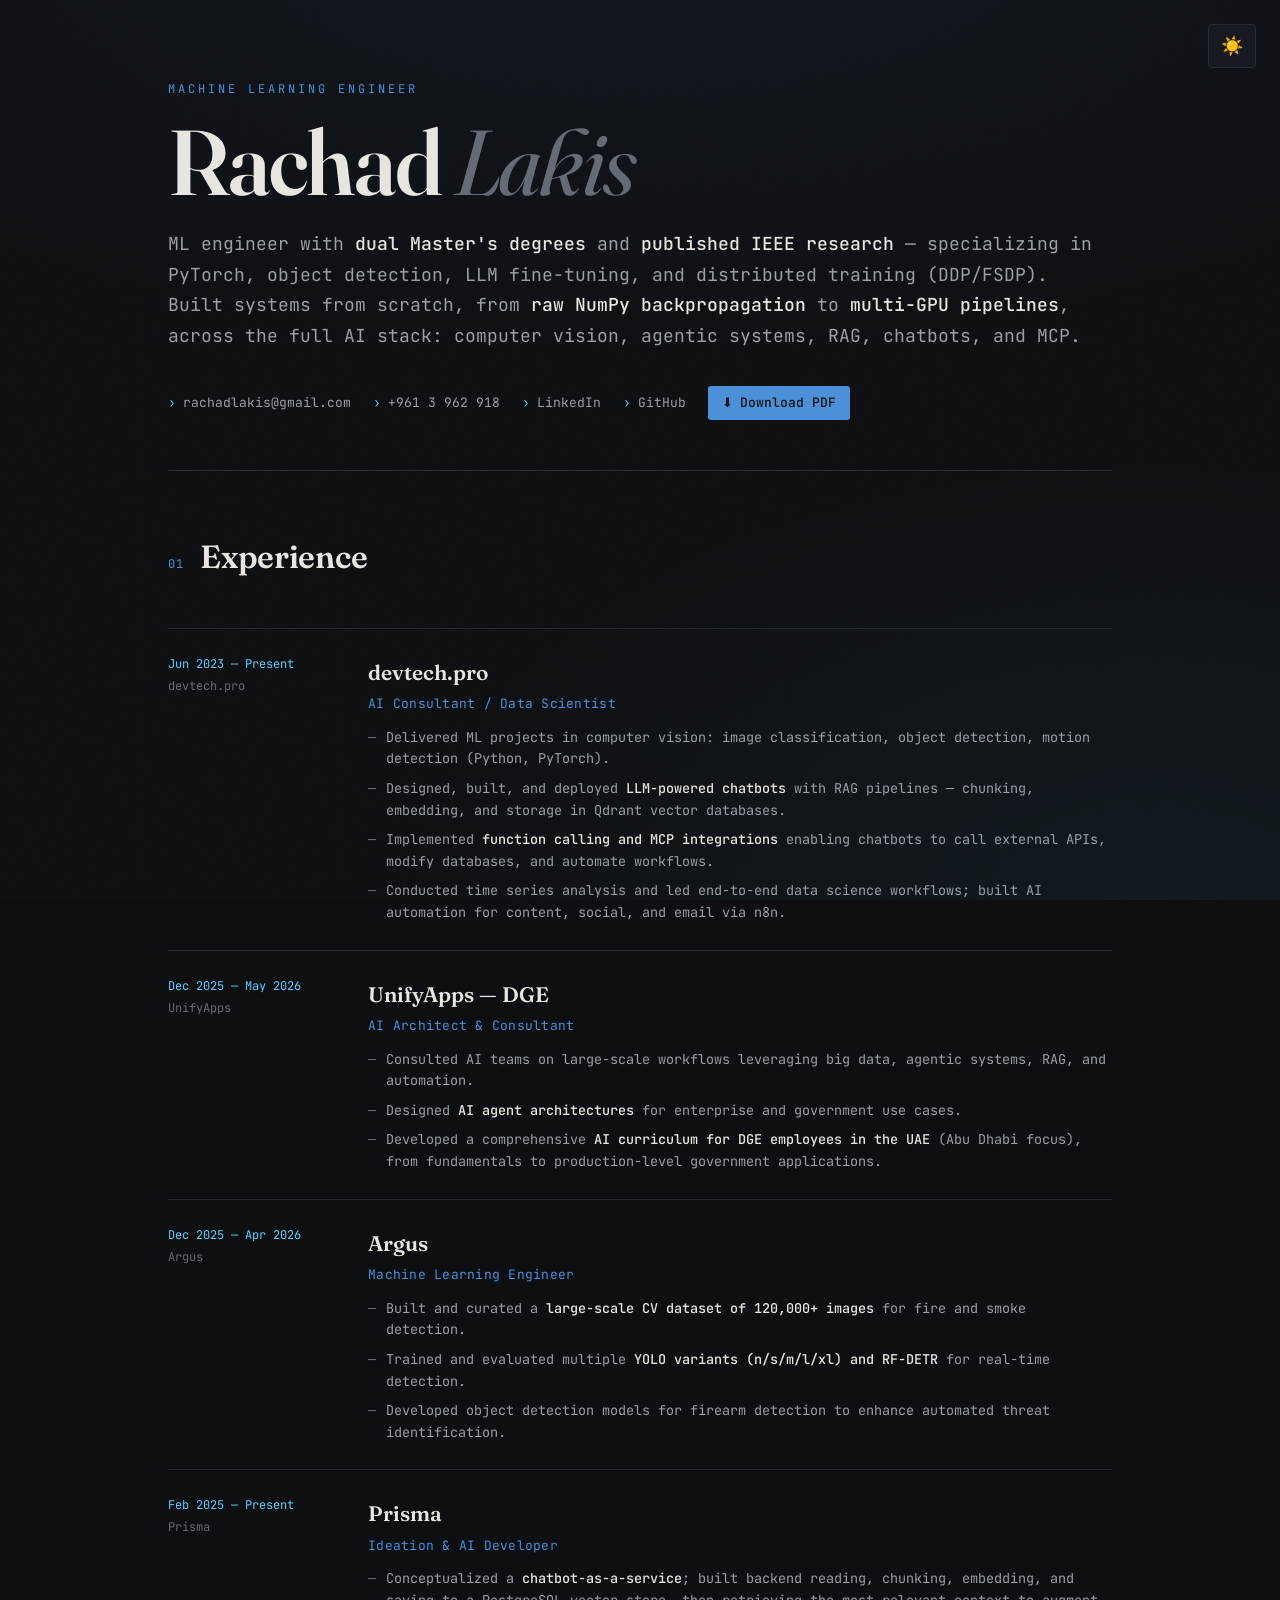
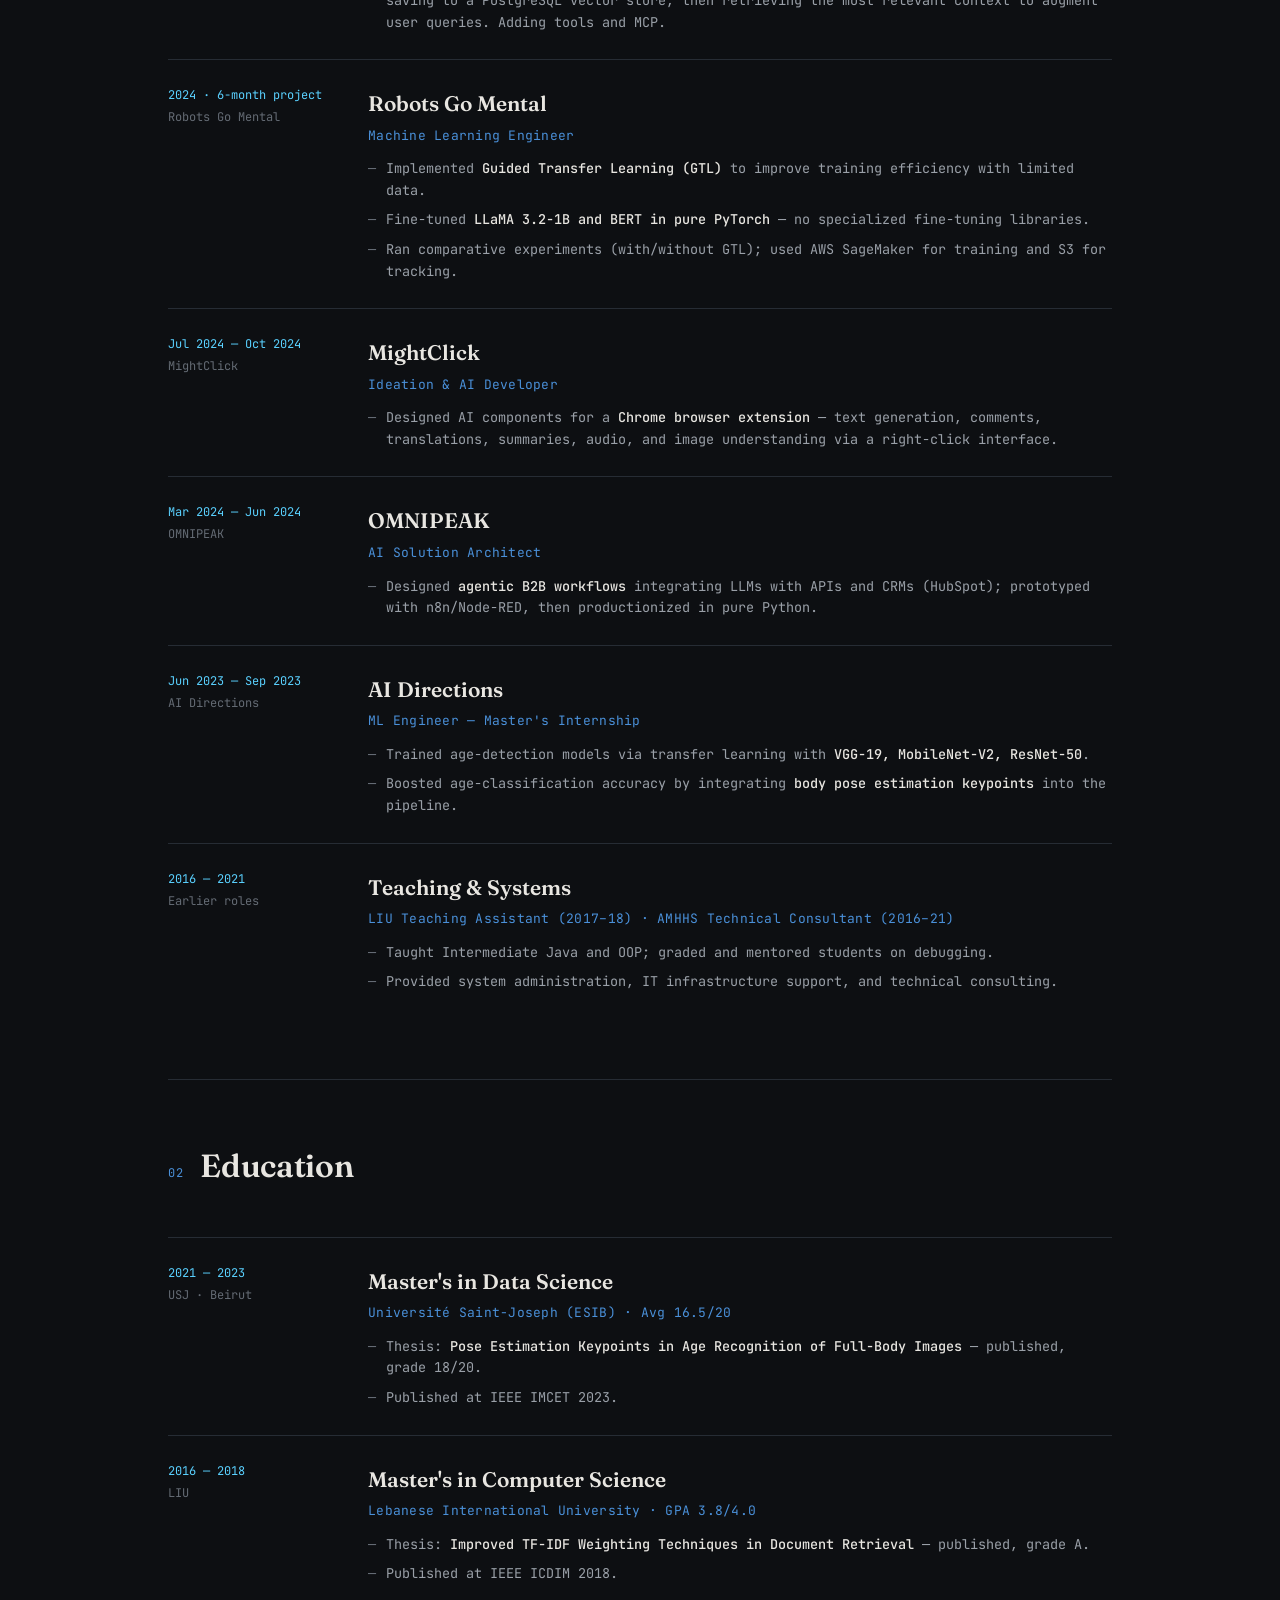
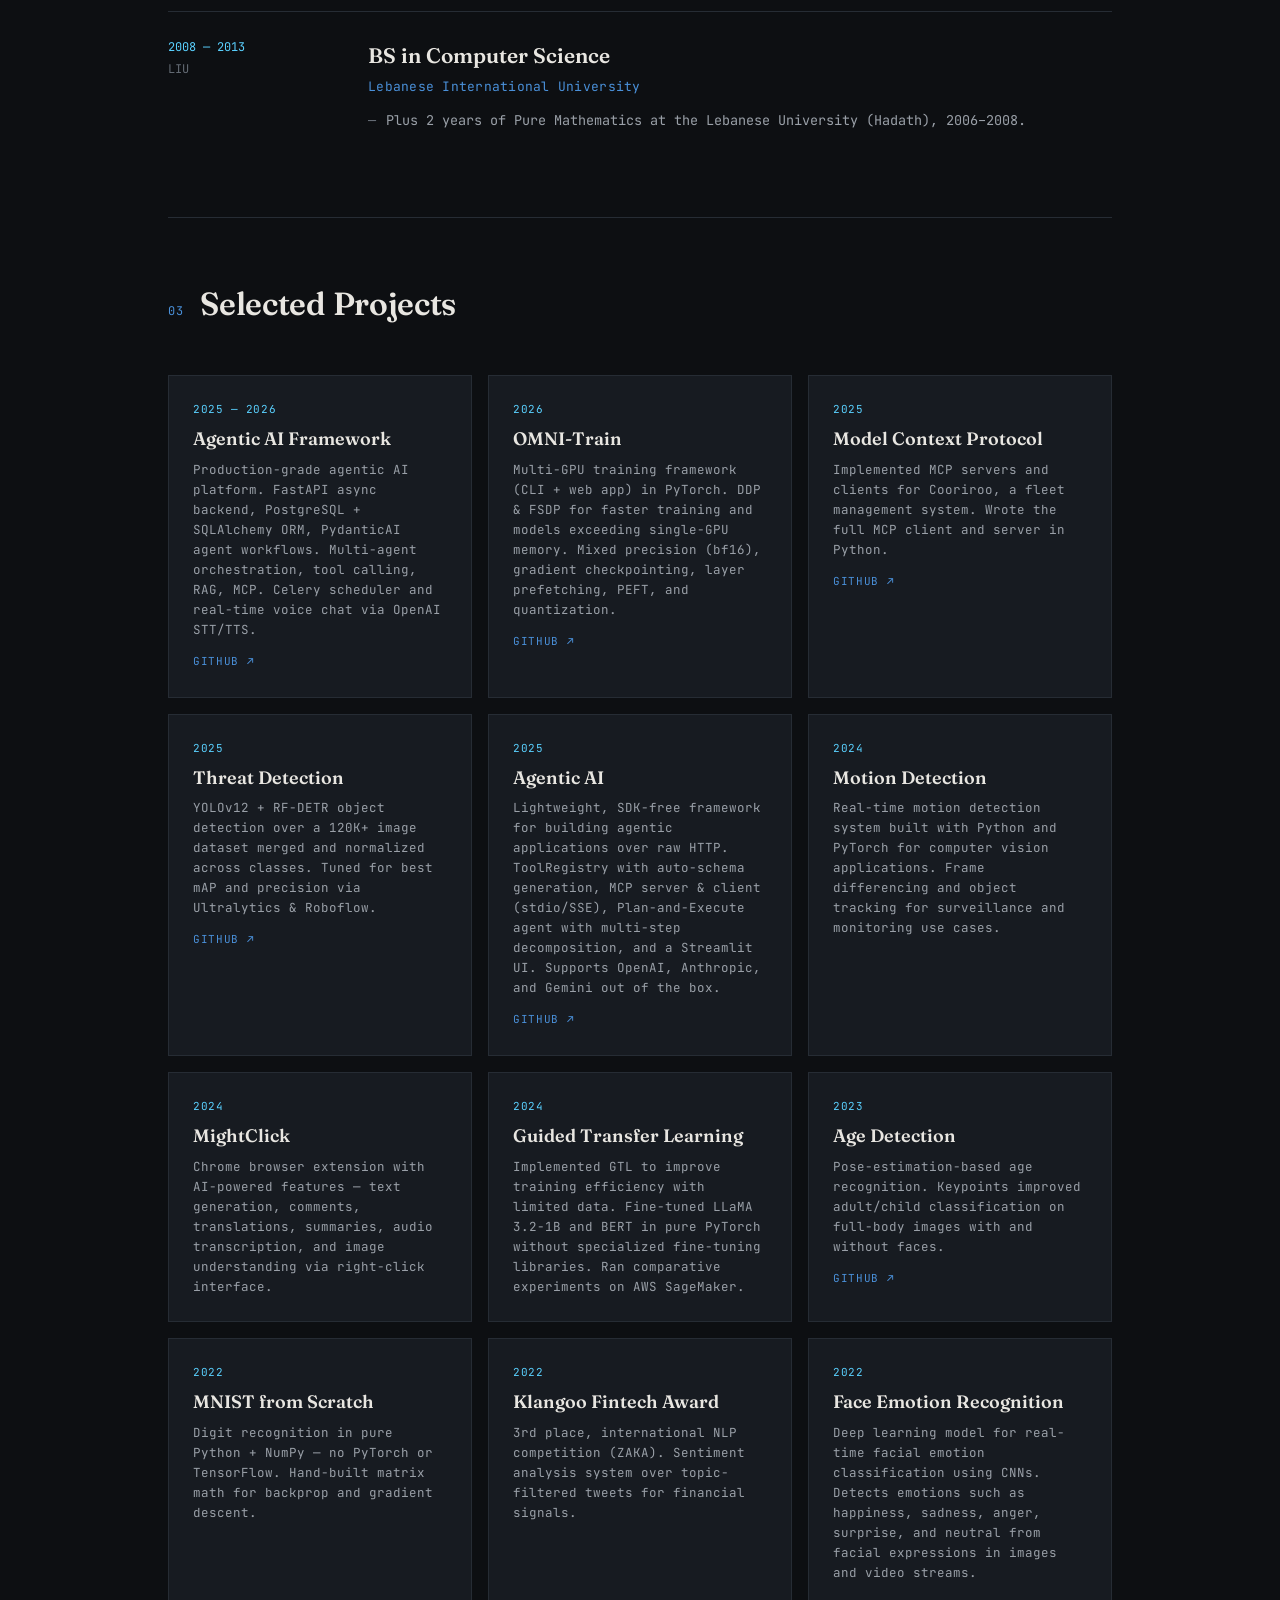
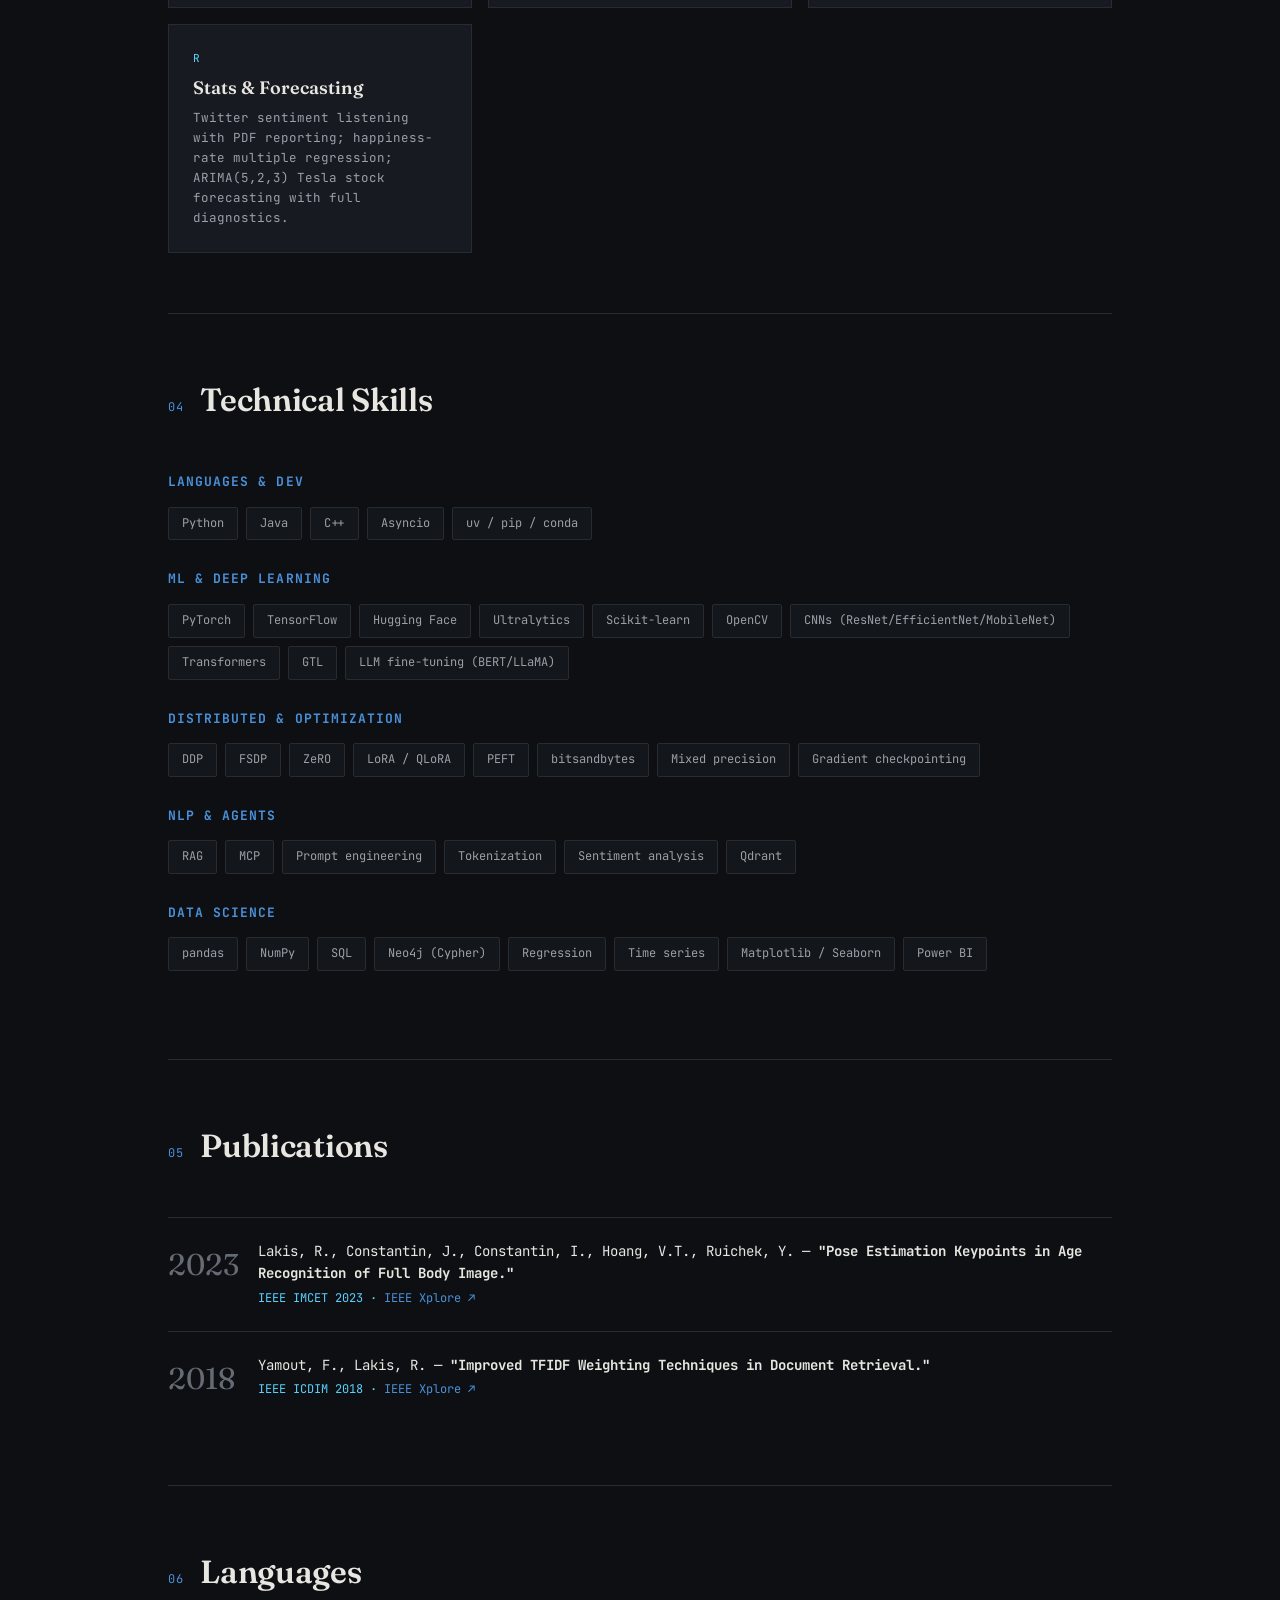
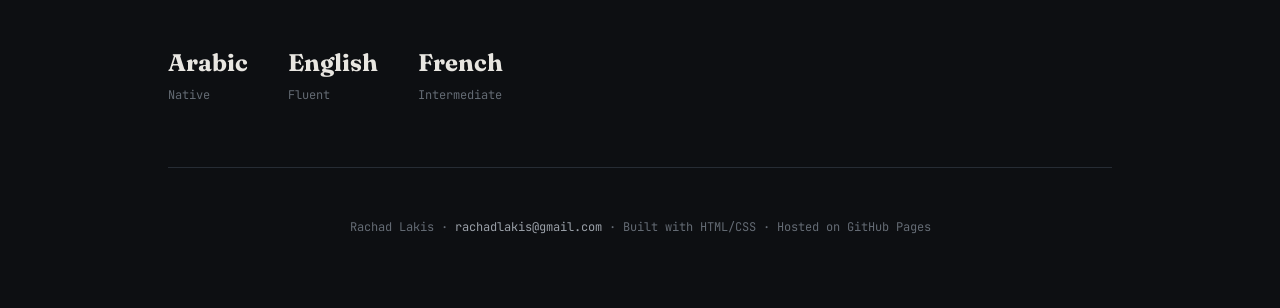
==== index.html @ 88be4800 "add education section to CV with detailed academic background" ====
<!DOCTYPE html>
<html lang="en">
<head>
<meta charset="UTF-8">
<meta name="viewport" content="width=device-width, initial-scale=1.0">
<title>Rachad Lakis — ML Engineer</title>
<meta name="description" content="Rachad Lakis — Machine Learning Engineer. PyTorch, distributed training (DDP/FSDP), LLM fine-tuning, computer vision. IEEE-published.">
<link rel="preconnect" href="https://fonts.googleapis.com">
<link rel="preconnect" href="https://fonts.gstatic.com" crossorigin>
<link href="https://fonts.googleapis.com/css2?family=Fraunces:opsz,wght@9..144,400;9..144,500;9..144,600;9..144,700&family=JetBrains+Mono:wght@400;500;700&display=swap" rel="stylesheet">
<style>
:root{
  --bg:#0d0f12;
  --bg-soft:#13161b;
  --panel:#171b21;
  --line:#262c34;
  --ink:#e8e6e1;
  --ink-dim:#9aa0a8;
  --ink-faint:#646b74;
  --accent:#4a90d9;
  --accent-2:#5ad1ff;
  --serif:'Fraunces',Georgia,serif;
  --mono:'JetBrains Mono',ui-monospace,monospace;
}
[data-theme="light"]{
  --bg:#f8f7f4;
  --bg-soft:#ffffff;
  --panel:#ffffff;
  --line:#e0ddd8;
  --ink:#1a1a1a;
  --ink-dim:#4a4a4a;
  --ink-faint:#8a8a8a;
  --accent:#1e3a5f;
  --accent-2:#0066aa;
}
*{margin:0;padding:0;box-sizing:border-box}
html{scroll-behavior:smooth}
body{
  background:var(--bg);
  color:var(--ink);
  font-family:var(--mono);
  font-size:15px;
  line-height:1.65;
  -webkit-font-smoothing:antialiased;
  background-image:
    radial-gradient(ellipse 80% 50% at 50% -10%, rgba(74,144,217,.06), transparent),
    radial-gradient(ellipse 60% 50% at 90% 100%, rgba(90,209,255,.05), transparent);
  background-attachment:fixed;
}
.wrap{max-width:1000px;margin:0 auto;padding:0 28px}

/* grain */
body::after{
  content:"";position:fixed;inset:0;pointer-events:none;z-index:1;opacity:.025;
  background-image:url("data:image/svg+xml,%3Csvg xmlns='http://www.w3.org/2000/svg' width='100' height='100'%3E%3Cfilter id='n'%3E%3CfeTurbulence type='fractalNoise' baseFrequency='.9'/%3E%3C/filter%3E%3Crect width='100' height='100' filter='url(%23n)'/%3E%3C/svg%3E");
}

/* HEADER */
header{padding:80px 0 50px;border-bottom:1px solid var(--line);position:relative}
.eyebrow{font-size:12px;letter-spacing:.25em;text-transform:uppercase;color:var(--accent);margin-bottom:18px}
h1{
  font-family:var(--serif);
  font-weight:600;
  font-size:clamp(48px,9vw,92px);
  line-height:.95;
  letter-spacing:-.02em;
  margin-bottom:24px;
}
h1 .dim{color:var(--ink-faint);font-style:italic;font-weight:400}
.tagline{font-size:clamp(15px,2vw,18px);color:var(--ink-dim);max-width:100%;line-height:1.7}
.tagline b{color:var(--ink);font-weight:500}
.contact{display:flex;flex-wrap:wrap;gap:8px 22px;margin-top:34px;font-size:13px}
.contact a{color:var(--ink-dim);text-decoration:none;border-bottom:1px solid transparent;transition:.2s;display:inline-flex;align-items:center;gap:7px}
.contact a:hover{color:var(--accent);border-color:var(--accent)}
.contact a::before{content:"›";color:var(--accent-2)}

/* SECTIONS */
section{padding:60px 0;border-bottom:1px solid var(--line)}
.sec-head{display:flex;align-items:baseline;gap:16px;margin-bottom:44px}
.sec-num{font-size:12px;color:var(--accent);letter-spacing:.1em}
.sec-title{font-family:var(--serif);font-size:32px;font-weight:600;letter-spacing:-.01em}

/* timeline entries */
.entry{display:grid;grid-template-columns:170px 1fr;gap:30px;padding:26px 0;border-top:1px solid var(--line)}
.entry:first-of-type{border-top:none}
.entry-meta{font-size:12px;color:var(--ink-faint);line-height:1.5}
.entry-meta .date{color:var(--accent-2);display:block;margin-bottom:4px}
.entry-body h3{font-family:var(--serif);font-size:21px;font-weight:600;margin-bottom:4px}
.entry-body .role{font-size:13px;color:var(--accent);margin-bottom:12px;letter-spacing:.02em}
.entry-body ul{list-style:none;display:flex;flex-direction:column;gap:8px}
.entry-body li{font-size:13.5px;color:var(--ink-dim);line-height:1.6;padding-left:18px;position:relative}
.entry-body li::before{content:"—";position:absolute;left:0;color:var(--ink-faint)}
.entry-body li b{color:var(--ink);font-weight:500}

/* projects grid */
.proj-grid{display:grid;grid-template-columns:repeat(auto-fill,minmax(280px,1fr));gap:16px}
.proj{background:var(--panel);border:1px solid var(--line);padding:24px;transition:.25s;position:relative;overflow:hidden}
.proj::before{content:"";position:absolute;top:0;left:0;width:0;height:2px;background:var(--accent);transition:.3s}
.proj:hover{transform:translateY(-3px);border-color:var(--ink-faint)}
.proj:hover::before{width:100%}
.proj .pdate{font-size:11px;color:var(--accent-2);letter-spacing:.05em;margin-bottom:10px}
.proj h4{font-family:var(--serif);font-size:18px;font-weight:600;margin-bottom:10px;line-height:1.2}
.proj p{font-size:12.5px;color:var(--ink-dim);line-height:1.6}

/* project links */
.proj-link{display:inline-block;margin-top:12px;font-size:11px;color:var(--accent);text-decoration:none;letter-spacing:.06em;text-transform:uppercase;border-bottom:1px solid transparent;transition:.2s}
.proj-link:hover{border-bottom-color:var(--accent)}
.proj-link::after{content:" ↗"}

/* skills */
.skill-block{margin-bottom:28px}
.skill-block h4{font-size:13px;color:var(--accent);letter-spacing:.08em;text-transform:uppercase;margin-bottom:14px}
.chips{display:flex;flex-wrap:wrap;gap:8px}
.chip{font-size:12px;padding:6px 13px;border:1px solid var(--line);background:var(--bg-soft);color:var(--ink-dim);border-radius:2px;transition:.2s}
.chip:hover{color:var(--accent);border-color:var(--accent)}

/* pubs */
.pub{padding:22px 0;border-top:1px solid var(--line);display:flex;gap:20px;align-items:flex-start}
.pub:first-of-type{border-top:none}
.pub .year{font-family:var(--serif);font-size:30px;color:var(--ink-faint);font-weight:400;min-width:70px}
.pub-body p{font-size:14px;line-height:1.6}
.pub-body .venue{font-size:12px;color:var(--accent-2);margin-top:4px}
.pub-body a{color:var(--accent);text-decoration:none;border-bottom:1px solid transparent}
.pub-body a:hover{border-color:var(--accent)}

/* langs / footer */
.langs{display:flex;gap:40px;flex-wrap:wrap}
.lang strong{font-family:var(--serif);font-size:24px;display:block}
.lang span{font-size:12px;color:var(--ink-faint)}
footer{padding:50px 0 70px;text-align:center;color:var(--ink-faint);font-size:12px}
footer a{color:var(--ink-dim);text-decoration:none}
footer a:hover{color:var(--accent)}

/* reveal anim */
.reveal{opacity:0;transform:translateY(24px);transition:.7s cubic-bezier(.16,1,.3,1)}
.reveal.in{opacity:1;transform:none}

@media(max-width:640px){
  .entry{grid-template-columns:1fr;gap:10px}
  .entry-meta{font-size:11px;order:2}
  .entry-body{order:1}
  section{padding:46px 0}
}

.download-pdf{background:var(--accent);color:var(--bg)!important;padding:6px 14px;border-radius:3px;font-weight:500}
.download-pdf:hover{background:var(--accent-2);border-color:transparent!important}
.download-pdf::before{content:"⬇"!important;color:var(--bg)!important}

.theme-toggle{position:fixed;top:24px;right:24px;z-index:100;background:var(--panel);border:1px solid var(--line);padding:10px 12px;cursor:pointer;font-size:18px;border-radius:4px;transition:.2s}
.theme-toggle:hover{border-color:var(--accent);transform:scale(1.05)}
[data-theme="light"] body{background-image:
  radial-gradient(ellipse 80% 50% at 50% -10%, rgba(30,58,95,.08), transparent),
  radial-gradient(ellipse 60% 50% at 90% 100%, rgba(0,102,170,.06), transparent)}

@media print{
  body{background:#fff;color:#000;font-size:11px}
  body::after{display:none}
  .wrap{max-width:100%;padding:0}
  header{padding:20px 0 15px}
  .eyebrow{color:#333}
  h1{font-size:36px;color:#000}
  h1 .dim{color:#666}
  .tagline{color:#333;font-size:11px}
  .tagline b{color:#000}
  .contact{font-size:10px}
  .contact a{color:#333}
  .contact a::before{color:#333}
  .download-pdf{display:none}
  .theme-toggle{display:none}
  section{padding:15px 0}
  .sec-head{margin-bottom:15px}
  .sec-num{color:#666}
  .sec-title{font-size:20px;color:#000}
  .entry{padding:10px 0;gap:15px}
  .entry-meta{font-size:9px;color:#666}
  .entry-meta .date{color:#333}
  .entry-body h3{font-size:14px;color:#000}
  .entry-body .role{color:#333;font-size:10px}
  .entry-body li{font-size:10px;color:#333}
  .entry-body li::before{color:#666}
  .entry-body li b{color:#000}
  .proj-grid{gap:10px}
  .proj{background:#f5f5f5;border-color:#ddd;padding:12px}
  .proj .pdate{color:#333;font-size:9px}
  .proj h4{font-size:13px;color:#000}
  .proj p{font-size:10px;color:#333}
  .chip{border-color:#ccc;color:#333;background:#f9f9f9;font-size:9px;padding:3px 8px}
  .skill-block h4{color:#333;font-size:10px}
  .pub .year{color:#666;font-size:20px}
  .pub-body p{font-size:11px;color:#000}
  .pub-body .venue{color:#333}
  .lang strong{color:#000}
  .lang span{color:#666}
  footer{display:none}
  .reveal{opacity:1;transform:none}
}
</style>
</head>
<body>
<button class="theme-toggle" onclick="toggleTheme()" aria-label="Toggle theme">☀️</button>
<div class="wrap">

  <header>
    <div class="eyebrow reveal">Machine Learning Engineer</div>
    <h1 class="reveal">Rachad <span class="dim">Lakis</span></h1>
    <p class="tagline reveal">ML engineer with <b>dual Master's degrees</b> and <b>published IEEE research</b> — specializing in PyTorch, object detection, LLM fine-tuning, and distributed training (DDP/FSDP). Built systems from scratch, from <b>raw NumPy backpropagation</b> to <b>multi-GPU pipelines</b>, across the full AI stack: computer vision, agentic systems, RAG, chatbots, and MCP.</p>
    <nav class="contact reveal">
      <a href="mailto:rachadlakis@gmail.com">rachadlakis@gmail.com</a>
      <a href="tel:+9613962918">+961 3 962 918</a>
      <a href="https://www.linkedin.com/in/rachad-lakis/" target="_blank" rel="noopener">LinkedIn</a>
      <a href="https://github.com/rachadlakis" target="_blank" rel="noopener">GitHub</a>
      <a href="Rachad_Lakis_CV.pdf" download="Rachad_Lakis_CV.pdf" class="download-pdf">Download PDF</a>
    </nav>
  </header>

  <section id="experience">
    <div class="sec-head reveal"><span class="sec-num">01</span><h2 class="sec-title">Experience</h2></div>

    <div class="entry reveal">
      <div class="entry-meta"><span class="date">Jun 2023 — Present</span>devtech.pro</div>
      <div class="entry-body">
        <h3>devtech.pro</h3>
        <div class="role">AI Consultant / Data Scientist</div>
        <ul>
          <li>Delivered ML projects in computer vision: image classification, object detection, motion detection (Python, PyTorch).</li>
          <li>Designed, built, and deployed <b>LLM-powered chatbots</b> with RAG pipelines — chunking, embedding, and storage in Qdrant vector databases.</li>
          <li>Implemented <b>function calling and MCP integrations</b> enabling chatbots to call external APIs, modify databases, and automate workflows.</li>
          <li>Conducted time series analysis and led end-to-end data science workflows; built AI automation for content, social, and email via n8n.</li>
        </ul>
      </div>
    </div>

    <div class="entry reveal">
      <div class="entry-meta"><span class="date">Dec 2025 — May 2026</span>UnifyApps</div>
      <div class="entry-body">
        <h3>UnifyApps — DGE</h3>
        <div class="role">AI Architect &amp; Consultant</div>
        <ul>
          <li>Consulted AI teams on large-scale workflows leveraging big data, agentic systems, RAG, and automation.</li>
          <li>Designed <b>AI agent architectures</b> for enterprise and government use cases.</li>
          <li>Developed a comprehensive <b>AI curriculum for DGE employees in the UAE</b> (Abu Dhabi focus), from fundamentals to production-level government applications.</li>
        </ul>
      </div>
    </div>

    <div class="entry reveal">
      <div class="entry-meta"><span class="date">Dec 2025 — Apr 2026</span>Argus</div>
      <div class="entry-body">
        <h3>Argus</h3>
        <div class="role">Machine Learning Engineer</div>
        <ul>
          <li>Built and curated a <b>large-scale CV dataset of 120,000+ images</b> for fire and smoke detection.</li>
          <li>Trained and evaluated multiple <b>YOLO variants (n/s/m/l/xl) and RF-DETR</b> for real-time detection.</li>
          <li>Developed object detection models for firearm detection to enhance automated threat identification.</li>
        </ul>
      </div>
    </div>

    <div class="entry reveal">
      <div class="entry-meta"><span class="date">Feb 2025 — Present</span>Prisma</div>
      <div class="entry-body">
        <h3>Prisma</h3>
        <div class="role">Ideation &amp; AI Developer</div>
        <ul>
          <li>Conceptualized a <b>chatbot-as-a-service</b>; built backend reading, chunking, embedding, and saving to a PostgreSQL vector store, then retrieving the most relevant context to augment user queries. Adding tools and MCP.</li>
        </ul>
      </div>
    </div>

    <div class="entry reveal">
      <div class="entry-meta"><span class="date">2024 · 6-month project</span>Robots Go Mental</div>
      <div class="entry-body">
        <h3>Robots Go Mental</h3>
        <div class="role">Machine Learning Engineer</div>
        <ul>
          <li>Implemented <b>Guided Transfer Learning (GTL)</b> to improve training efficiency with limited data.</li>
          <li>Fine-tuned <b>LLaMA 3.2-1B and BERT in pure PyTorch</b> — no specialized fine-tuning libraries.</li>
          <li>Ran comparative experiments (with/without GTL); used AWS SageMaker for training and S3 for tracking.</li>
        </ul>
      </div>
    </div>

    <div class="entry reveal">
      <div class="entry-meta"><span class="date">Jul 2024 — Oct 2024</span>MightClick</div>
      <div class="entry-body">
        <h3>MightClick</h3>
        <div class="role">Ideation &amp; AI Developer</div>
        <ul>
          <li>Designed AI components for a <b>Chrome browser extension</b> — text generation, comments, translations, summaries, audio, and image understanding via a right-click interface.</li>
        </ul>
      </div>
    </div>

    <div class="entry reveal">
      <div class="entry-meta"><span class="date">Mar 2024 — Jun 2024</span>OMNIPEAK</div>
      <div class="entry-body">
        <h3>OMNIPEAK</h3>
        <div class="role">AI Solution Architect</div>
        <ul>
          <li>Designed <b>agentic B2B workflows</b> integrating LLMs with APIs and CRMs (HubSpot); prototyped with n8n/Node-RED, then productionized in pure Python.</li>
        </ul>
      </div>
    </div>

    <div class="entry reveal">
      <div class="entry-meta"><span class="date">Jun 2023 — Sep 2023</span>AI Directions</div>
      <div class="entry-body">
        <h3>AI Directions</h3>
        <div class="role">ML Engineer — Master's Internship</div>
        <ul>
          <li>Trained age-detection models via transfer learning with <b>VGG-19, MobileNet-V2, ResNet-50</b>.</li>
          <li>Boosted age-classification accuracy by integrating <b>body pose estimation keypoints</b> into the pipeline.</li>
        </ul>
      </div>
    </div>

    <div class="entry reveal">
      <div class="entry-meta"><span class="date">2016 — 2021</span>Earlier roles</div>
      <div class="entry-body">
        <h3>Teaching &amp; Systems</h3>
        <div class="role">LIU Teaching Assistant (2017–18) · AMHHS Technical Consultant (2016–21)</div>
        <ul>
          <li>Taught Intermediate Java and OOP; graded and mentored students on debugging.</li>
          <li>Provided system administration, IT infrastructure support, and technical consulting.</li>
        </ul>
      </div>
    </div>
  </section>

  <section id="education">
    <div class="sec-head reveal"><span class="sec-num">02</span><h2 class="sec-title">Education</h2></div>
    <div class="entry reveal">
      <div class="entry-meta"><span class="date">2021 — 2023</span>USJ · Beirut</div>
      <div class="entry-body"><h3>Master's in Data Science</h3><div class="role">Université Saint-Joseph (ESIB) · Avg 16.5/20</div>
        <ul><li>Thesis: <b>Pose Estimation Keypoints in Age Recognition of Full-Body Images</b> — published, grade 18/20.</li><li>Published at IEEE IMCET 2023.</li></ul></div>
    </div>
    <div class="entry reveal">
      <div class="entry-meta"><span class="date">2016 — 2018</span>LIU</div>
      <div class="entry-body"><h3>Master's in Computer Science</h3><div class="role">Lebanese International University · GPA 3.8/4.0</div>
        <ul><li>Thesis: <b>Improved TF-IDF Weighting Techniques in Document Retrieval</b> — published, grade A.</li><li>Published at IEEE ICDIM 2018.</li></ul></div>
    </div>
    <div class="entry reveal">
      <div class="entry-meta"><span class="date">2008 — 2013</span>LIU</div>
      <div class="entry-body"><h3>BS in Computer Science</h3><div class="role">Lebanese International University</div>
        <ul><li>Plus 2 years of Pure Mathematics at the Lebanese University (Hadath), 2006–2008.</li></ul></div>
    </div>
  </section>

  <section id="projects">
    <div class="sec-head reveal"><span class="sec-num">03</span><h2 class="sec-title">Selected Projects</h2></div>
    <div class="proj-grid">
      <div class="proj reveal"><div class="pdate">2025 — 2026</div><h4>Agentic AI Framework</h4><p>Production-grade agentic AI platform. FastAPI async backend, PostgreSQL + SQLAlchemy ORM, PydanticAI agent workflows. Multi-agent orchestration, tool calling, RAG, MCP. Celery scheduler and real-time voice chat via OpenAI STT/TTS.</p><a href="https://github.com/rachadlakis/agentic-ai-framework" class="proj-link" target="_blank" rel="noopener">GitHub</a></div>
      <div class="proj reveal"><div class="pdate">2026</div><h4>OMNI-Train</h4><p>Multi-GPU training framework (CLI + web app) in PyTorch. DDP &amp; FSDP for faster training and models exceeding single-GPU memory. Mixed precision (bf16), gradient checkpointing, layer prefetching, PEFT, and quantization.</p><a href="https://github.com/rachadlakis/omni-train" class="proj-link" target="_blank" rel="noopener">GitHub</a></div>
      <div class="proj reveal"><div class="pdate">2025</div><h4>Model Context Protocol</h4><p>Implemented MCP servers and clients for Cooriroo, a fleet management system. Wrote the full MCP client and server in Python.</p><a href="https://github.com/rachadlakis/mcp_project" class="proj-link" target="_blank" rel="noopener">GitHub</a></div>
      <div class="proj reveal"><div class="pdate">2025</div><h4>Threat Detection</h4><p>YOLOv12 + RF-DETR object detection over a 120K+ image dataset merged and normalized across classes. Tuned for best mAP and precision via Ultralytics &amp; Roboflow.</p><a href="https://github.com/rachadlakis/FireDetection" class="proj-link" target="_blank" rel="noopener">GitHub</a></div>
      <div class="proj reveal"><div class="pdate">2025</div><h4>Agentic AI</h4><p>Lightweight, SDK-free framework for building agentic applications over raw HTTP. ToolRegistry with auto-schema generation, MCP server &amp; client (stdio/SSE), Plan-and-Execute agent with multi-step decomposition, and a Streamlit UI. Supports OpenAI, Anthropic, and Gemini out of the box.</p><a href="https://github.com/rachadlakis/agentic-ai" class="proj-link" target="_blank" rel="noopener">GitHub</a></div>
      <div class="proj reveal"><div class="pdate">2024</div><h4>Motion Detection</h4><p>Real-time motion detection system built with Python and PyTorch for computer vision applications. Frame differencing and object tracking for surveillance and monitoring use cases.</p></div>
      <div class="proj reveal"><div class="pdate">2024</div><h4>MightClick</h4><p>Chrome browser extension with AI-powered features — text generation, comments, translations, summaries, audio transcription, and image understanding via right-click interface.</p></div>
      <div class="proj reveal"><div class="pdate">2024</div><h4>Guided Transfer Learning</h4><p>Implemented GTL to improve training efficiency with limited data. Fine-tuned LLaMA 3.2-1B and BERT in pure PyTorch without specialized fine-tuning libraries. Ran comparative experiments on AWS SageMaker.</p></div>
      <div class="proj reveal"><div class="pdate">2023</div><h4>Age Detection</h4><p>Pose-estimation-based age recognition. Keypoints improved adult/child classification on full-body images with and without faces.</p><a href="https://github.com/rachadlakis/PoseEstimationKeyPointsModels" class="proj-link" target="_blank" rel="noopener">GitHub</a></div>
      <div class="proj reveal"><div class="pdate">2022</div><h4>MNIST from Scratch</h4><p>Digit recognition in pure Python + NumPy — no PyTorch or TensorFlow. Hand-built matrix math for backprop and gradient descent.</p></div>
      <div class="proj reveal"><div class="pdate">2022</div><h4>Klangoo Fintech Award</h4><p>3rd place, international NLP competition (ZAKA). Sentiment analysis system over topic-filtered tweets for financial signals.</p></div>
      <div class="proj reveal"><div class="pdate">2022</div><h4>Face Emotion Recognition</h4><p>Deep learning model for real-time facial emotion classification using CNNs. Detects emotions such as happiness, sadness, anger, surprise, and neutral from facial expressions in images and video streams.</p></div>
      <div class="proj reveal"><div class="pdate">R</div><h4>Stats &amp; Forecasting</h4><p>Twitter sentiment listening with PDF reporting; happiness-rate multiple regression; ARIMA(5,2,3) Tesla stock forecasting with full diagnostics.</p></div>
    </div>
  </section>

  <section id="skills">
    <div class="sec-head reveal"><span class="sec-num">04</span><h2 class="sec-title">Technical Skills</h2></div>
    <div class="reveal">
      <div class="skill-block"><h4>Languages &amp; Dev</h4><div class="chips">
        <span class="chip">Python</span><span class="chip">Java</span><span class="chip">C++</span><span class="chip">Asyncio</span><span class="chip">uv / pip / conda</span></div></div>
      <div class="skill-block"><h4>ML &amp; Deep Learning</h4><div class="chips">
        <span class="chip">PyTorch</span><span class="chip">TensorFlow</span><span class="chip">Hugging Face</span><span class="chip">Ultralytics</span><span class="chip">Scikit-learn</span><span class="chip">OpenCV</span><span class="chip">CNNs (ResNet/EfficientNet/MobileNet)</span><span class="chip">Transformers</span><span class="chip">GTL</span><span class="chip">LLM fine-tuning (BERT/LLaMA)</span></div></div>
      <div class="skill-block"><h4>Distributed &amp; Optimization</h4><div class="chips">
        <span class="chip">DDP</span><span class="chip">FSDP</span><span class="chip">ZeRO</span><span class="chip">LoRA / QLoRA</span><span class="chip">PEFT</span><span class="chip">bitsandbytes</span><span class="chip">Mixed precision</span><span class="chip">Gradient checkpointing</span></div></div>
      <div class="skill-block"><h4>NLP &amp; Agents</h4><div class="chips">
        <span class="chip">RAG</span><span class="chip">MCP</span><span class="chip">Prompt engineering</span><span class="chip">Tokenization</span><span class="chip">Sentiment analysis</span><span class="chip">Qdrant</span></div></div>
      <div class="skill-block"><h4>Data Science</h4><div class="chips">
        <span class="chip">pandas</span><span class="chip">NumPy</span><span class="chip">SQL</span><span class="chip">Neo4j (Cypher)</span><span class="chip">Regression</span><span class="chip">Time series</span><span class="chip">Matplotlib / Seaborn</span><span class="chip">Power BI</span></div></div>
    </div>
  </section>

  <section id="publications">
    <div class="sec-head reveal"><span class="sec-num">05</span><h2 class="sec-title">Publications</h2></div>
    <div class="pub reveal">
      <div class="year">2023</div>
      <div class="pub-body">
        <p>Lakis, R., Constantin, J., Constantin, I., Hoang, V.T., Ruichek, Y. — <b>"Pose Estimation Keypoints in Age Recognition of Full Body Image."</b></p>
        <div class="venue">IEEE IMCET 2023 · <a href="https://ieeexplore.ieee.org/" target="_blank" rel="noopener">IEEE Xplore ↗</a></div>
      </div>
    </div>
    <div class="pub reveal">
      <div class="year">2018</div>
      <div class="pub-body">
        <p>Yamout, F., Lakis, R. — <b>"Improved TFIDF Weighting Techniques in Document Retrieval."</b></p>
        <div class="venue">IEEE ICDIM 2018 · <a href="https://ieeexplore.ieee.org/" target="_blank" rel="noopener">IEEE Xplore ↗</a></div>
      </div>
    </div>
  </section>

  <section id="languages">
    <div class="sec-head reveal"><span class="sec-num">06</span><h2 class="sec-title">Languages</h2></div>
    <div class="langs reveal">
      <div class="lang"><strong>Arabic</strong><span>Native</span></div>
      <div class="lang"><strong>English</strong><span>Fluent</span></div>
      <div class="lang"><strong>French</strong><span>Intermediate</span></div>
    </div>
  </section>

  <footer>
    <p>Rachad Lakis · <a href="mailto:rachadlakis@gmail.com">rachadlakis@gmail.com</a> · Built with HTML/CSS · Hosted on GitHub Pages</p>
  </footer>

</div>

<script>
const io=new IntersectionObserver((es)=>{es.forEach(e=>{if(e.isIntersecting){e.target.classList.add('in');io.unobserve(e.target)}})},{threshold:.12});
document.querySelectorAll('.reveal').forEach((el,i)=>{el.style.transitionDelay=(i%6*40)+'ms';io.observe(el)});

function toggleTheme(){
  const html=document.documentElement;
  const btn=document.querySelector('.theme-toggle');
  if(html.getAttribute('data-theme')==='light'){
    html.removeAttribute('data-theme');
    btn.textContent='☀️';
    localStorage.setItem('theme','dark');
  }else{
    html.setAttribute('data-theme','light');
    btn.textContent='🌙';
    localStorage.setItem('theme','light');
  }
}
(function(){
  const saved=localStorage.getItem('theme');
  const btn=document.querySelector('.theme-toggle');
  if(saved==='light'){
    document.documentElement.setAttribute('data-theme','light');
    btn.textContent='🌙';
  }
})();
</script>
</body>
</html>
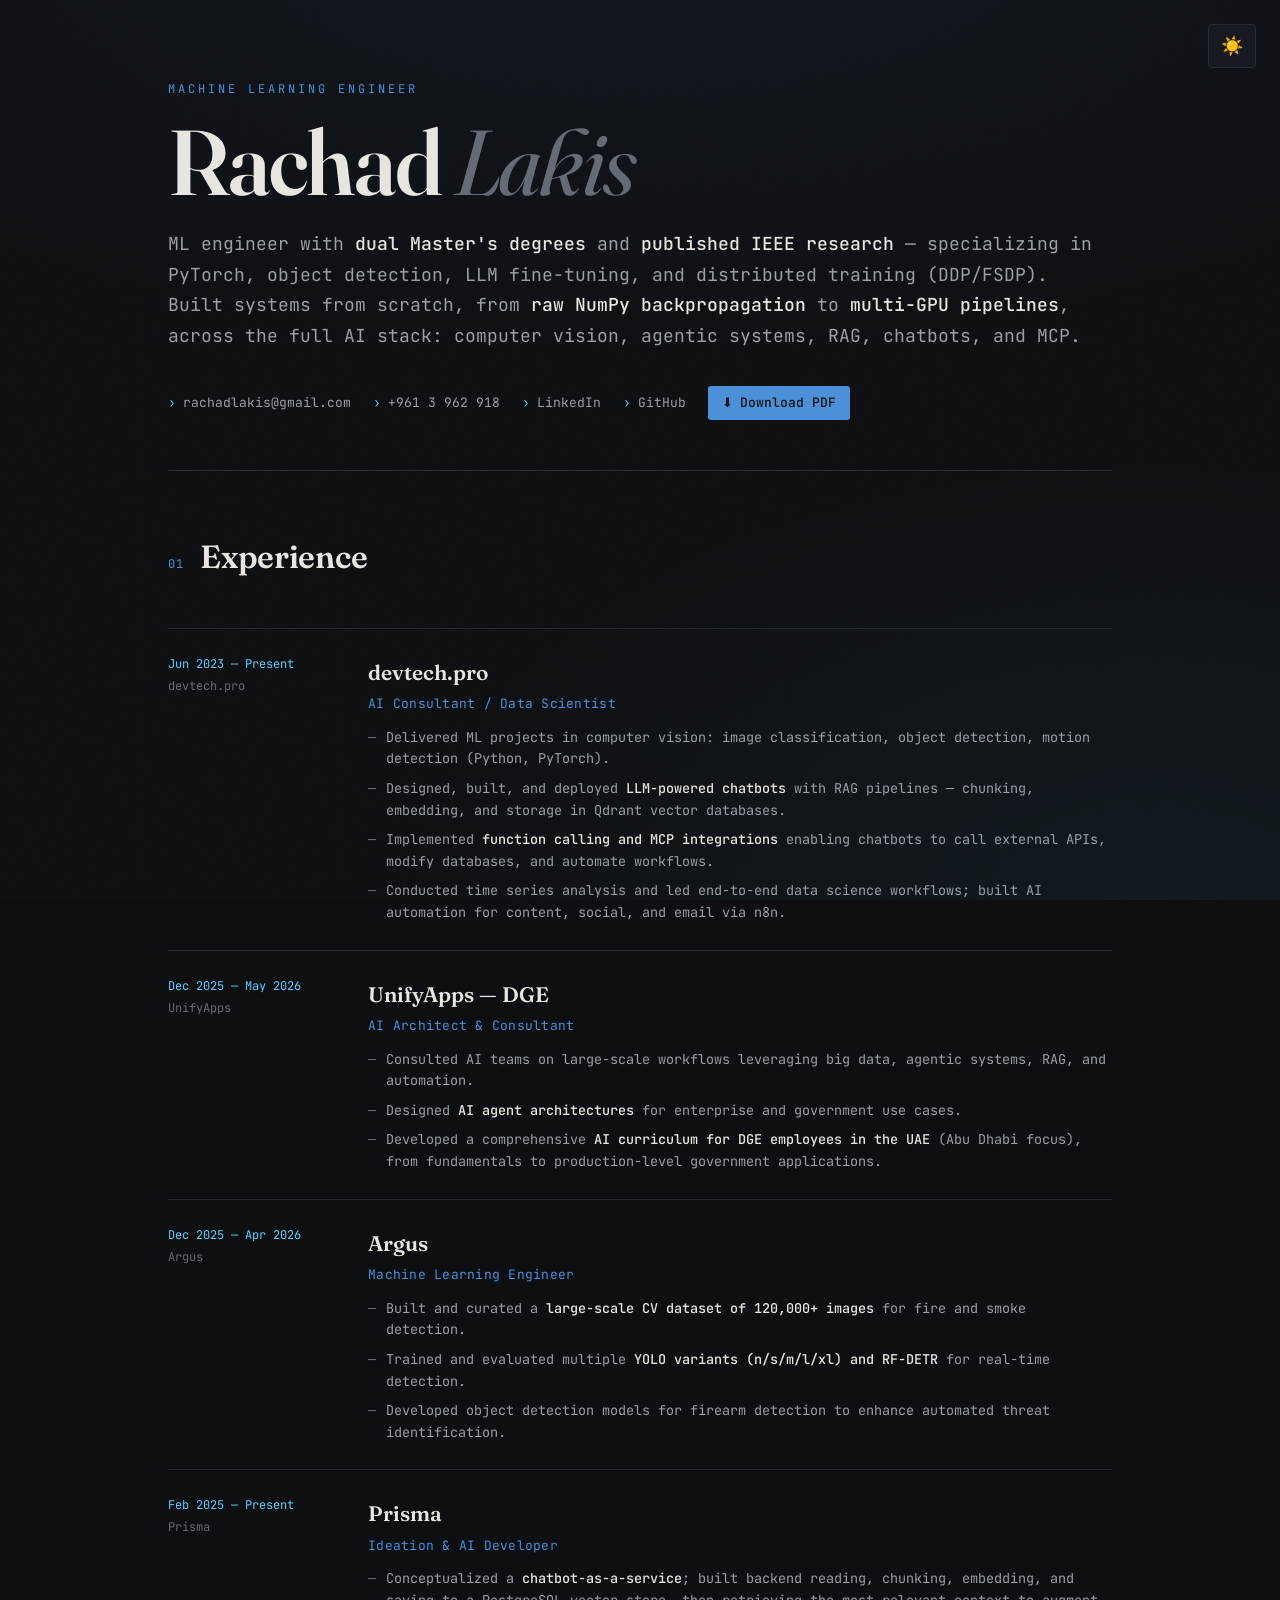
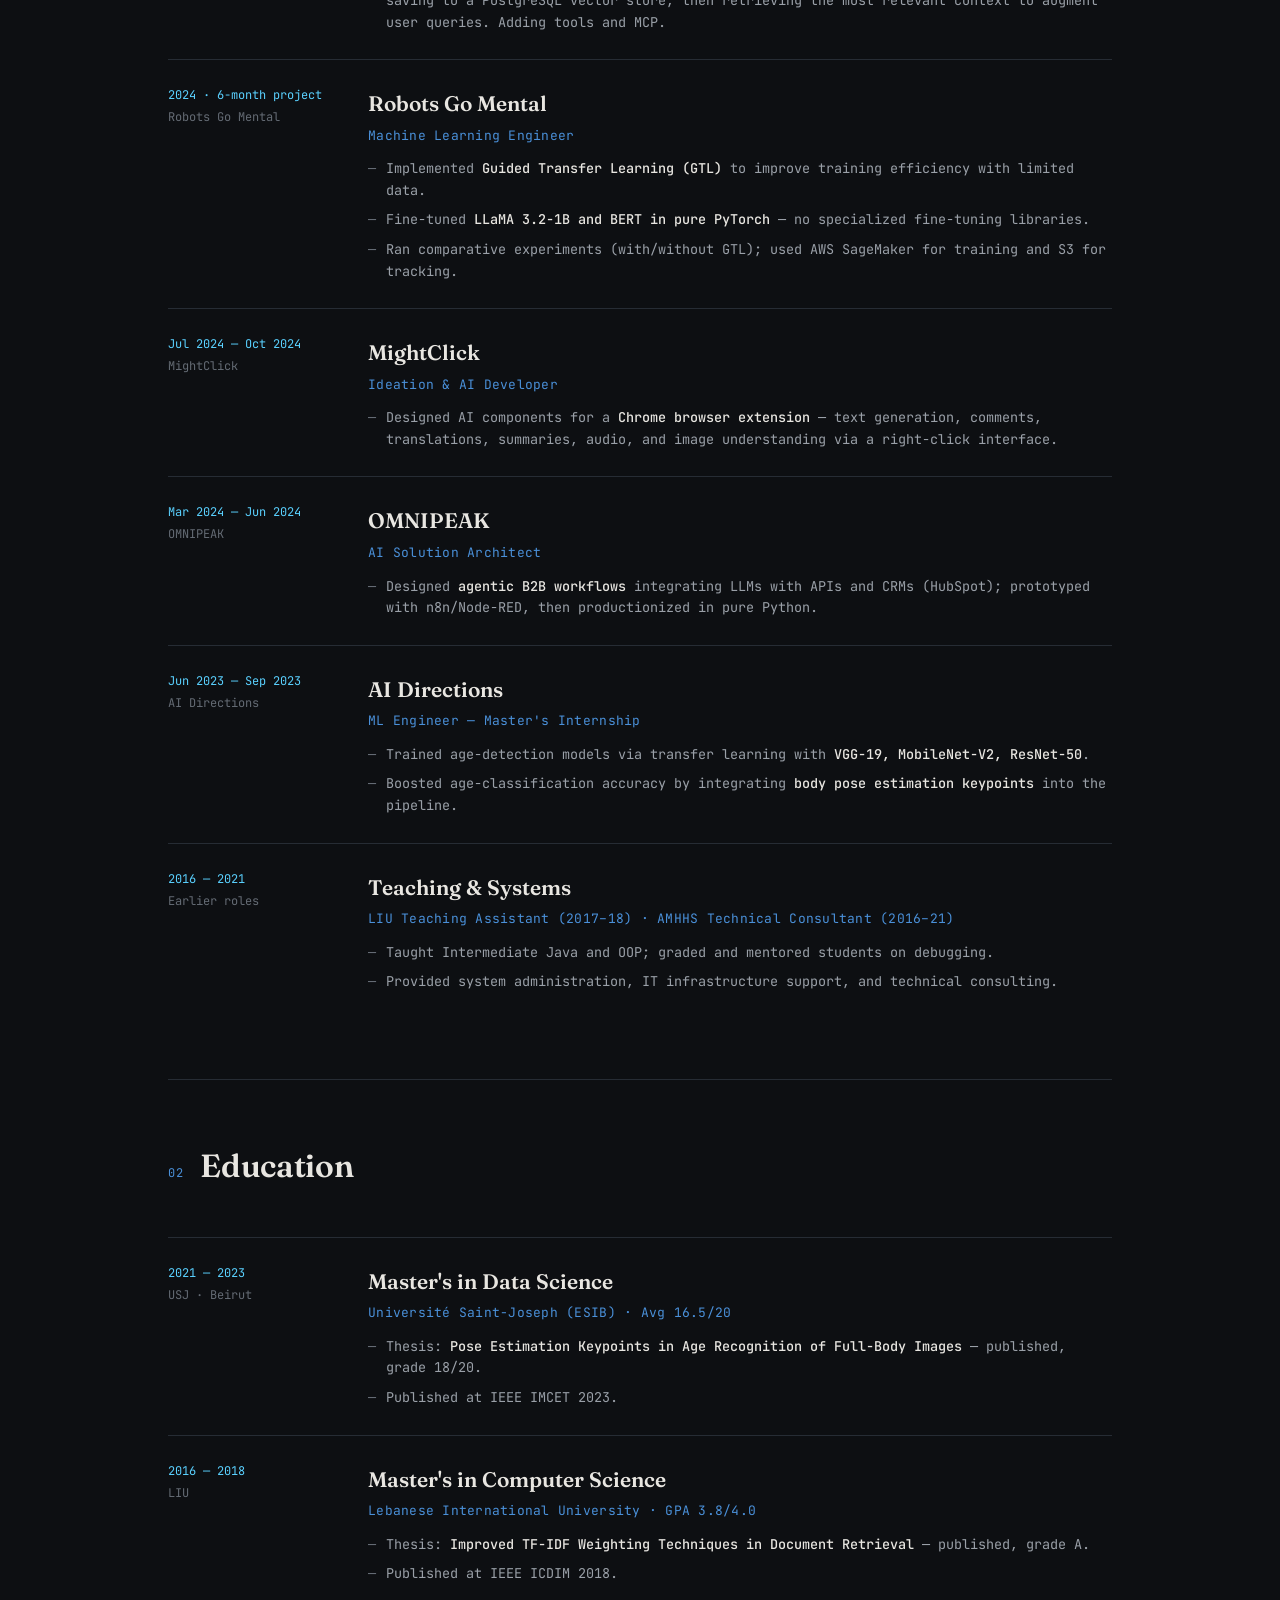
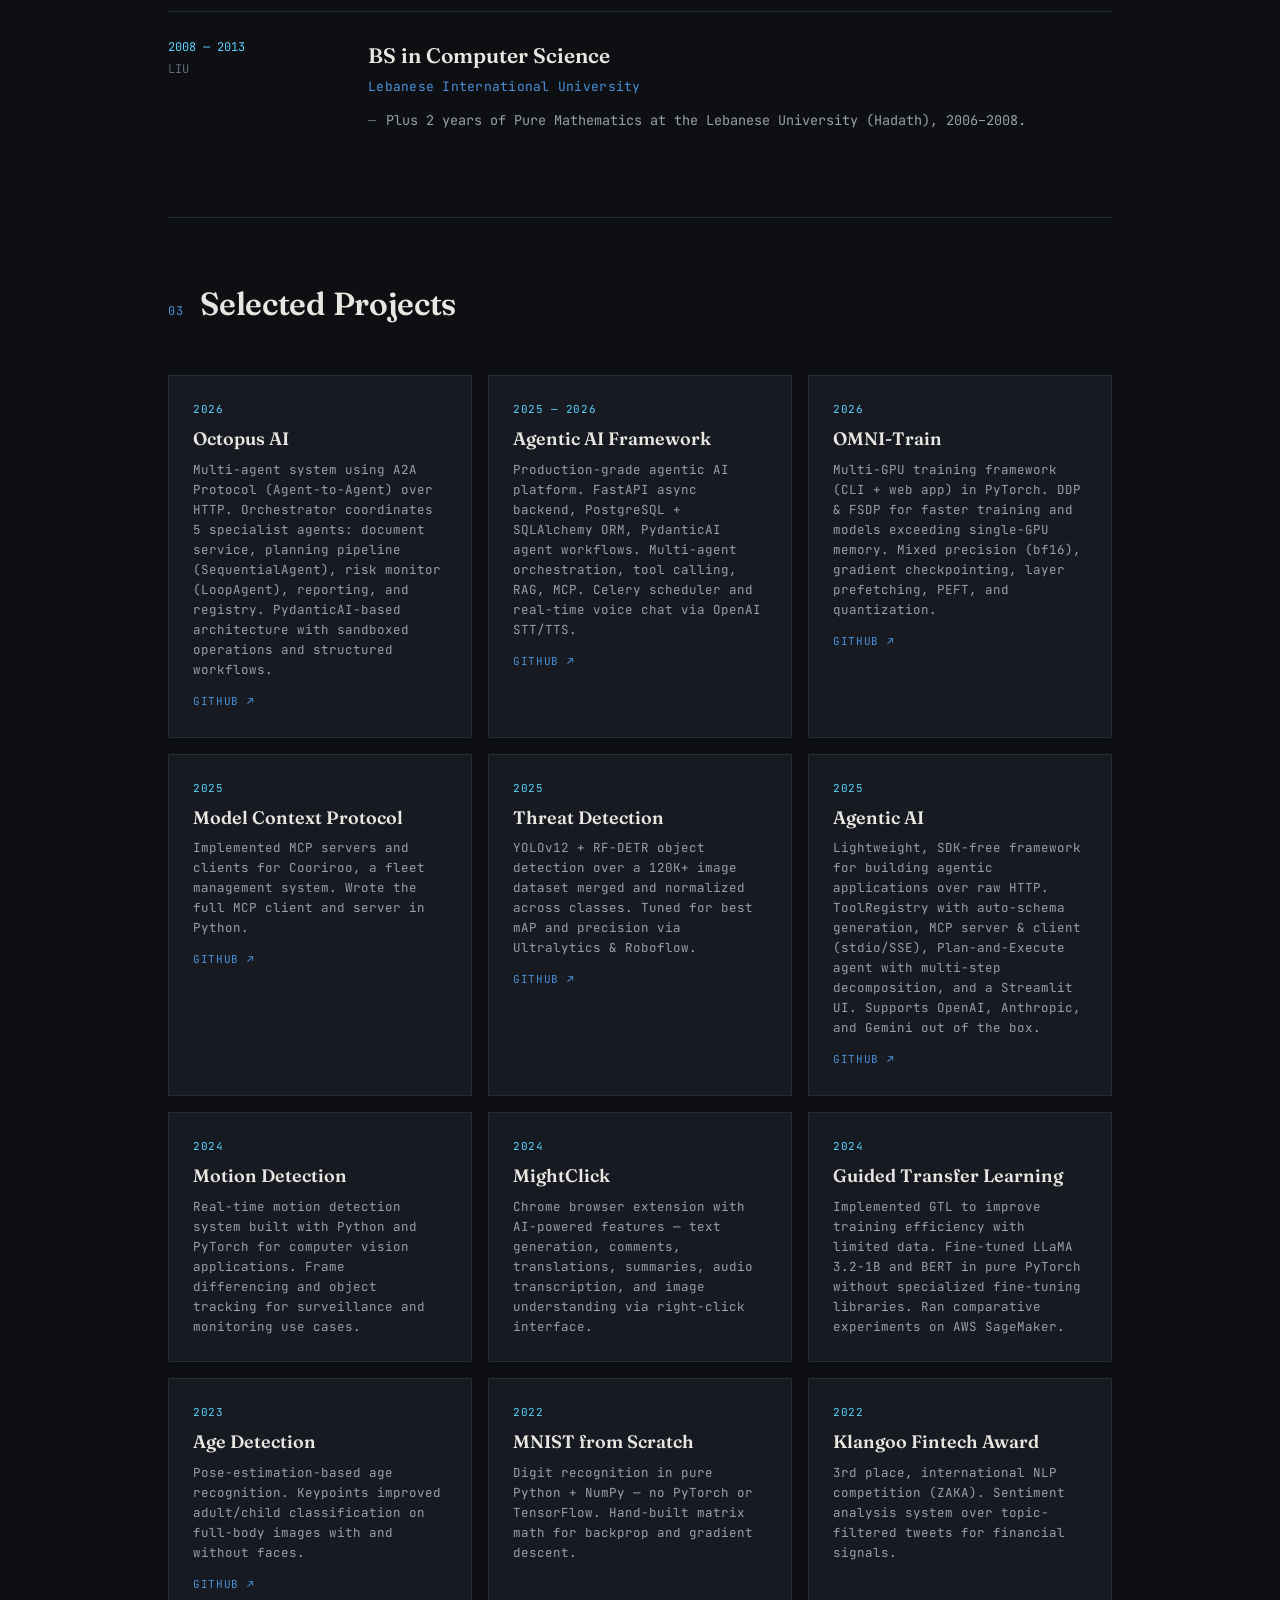
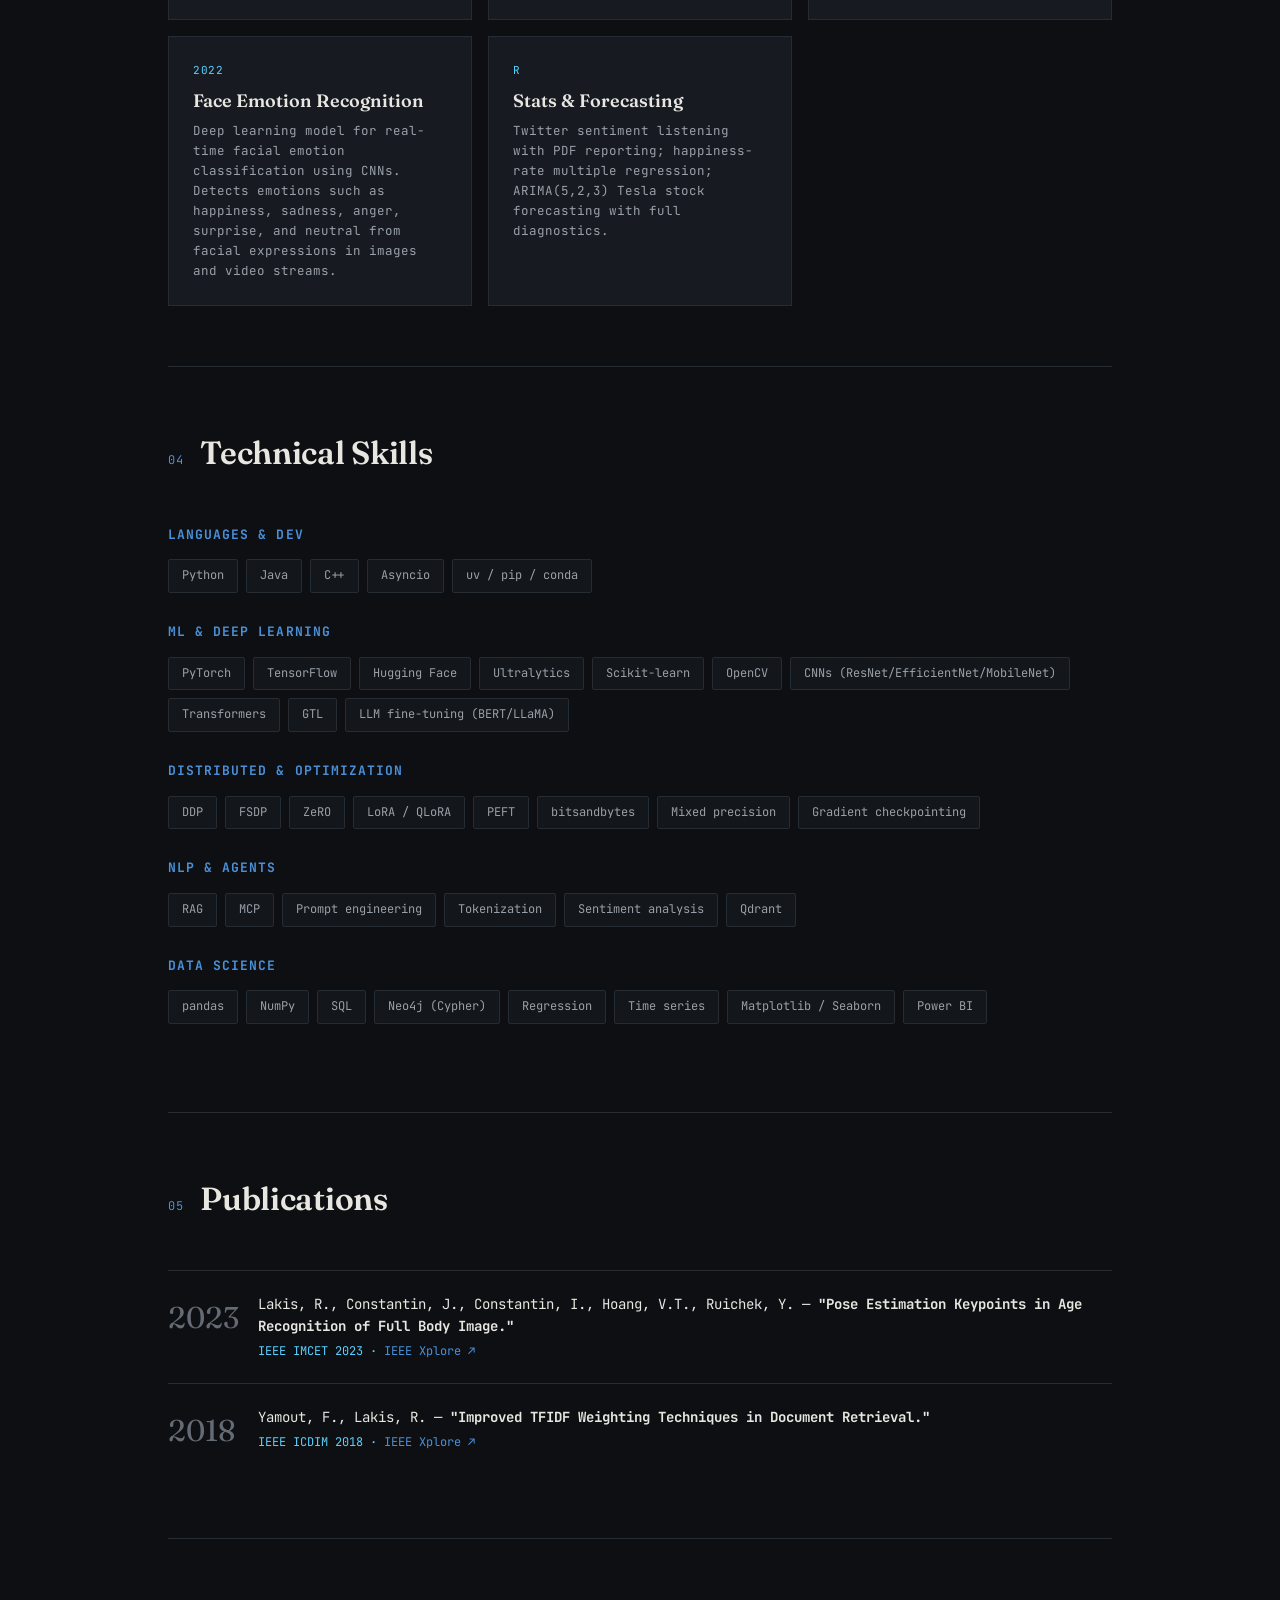
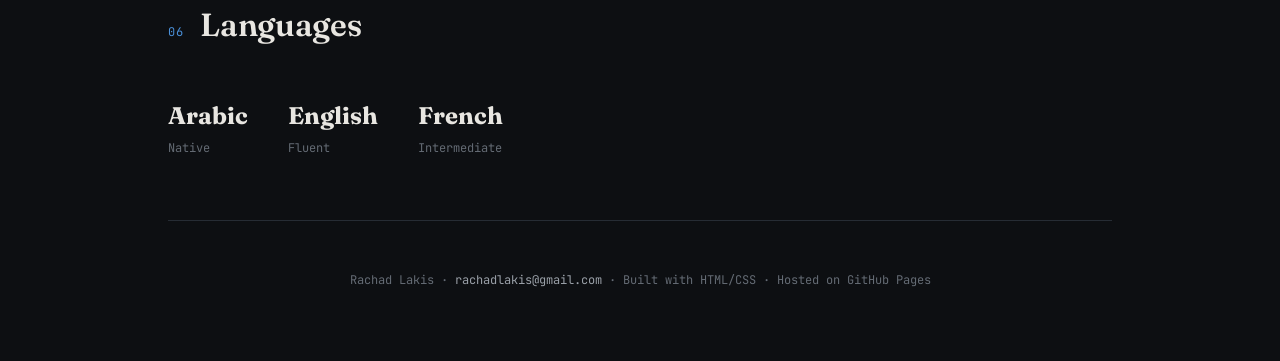
==== commit 7f164243: "add Octopus AI project to selected projects section" ====
--- a/index.html
+++ b/index.html
@@ -349,6 +349,7 @@
   <section id="projects">
     <div class="sec-head reveal"><span class="sec-num">03</span><h2 class="sec-title">Selected Projects</h2></div>
     <div class="proj-grid">
+      <div class="proj reveal"><div class="pdate">2026</div><h4>Octopus AI</h4><p>Multi-agent system using A2A Protocol (Agent-to-Agent) over HTTP. Orchestrator coordinates 5 specialist agents: document service, planning pipeline (SequentialAgent), risk monitor (LoopAgent), reporting, and registry. PydanticAI-based architecture with sandboxed operations and structured workflows.</p><a href="https://github.com/rachadlakis/octopus-ai" class="proj-link" target="_blank" rel="noopener">GitHub</a></div>
       <div class="proj reveal"><div class="pdate">2025 — 2026</div><h4>Agentic AI Framework</h4><p>Production-grade agentic AI platform. FastAPI async backend, PostgreSQL + SQLAlchemy ORM, PydanticAI agent workflows. Multi-agent orchestration, tool calling, RAG, MCP. Celery scheduler and real-time voice chat via OpenAI STT/TTS.</p><a href="https://github.com/rachadlakis/agentic-ai-framework" class="proj-link" target="_blank" rel="noopener">GitHub</a></div>
       <div class="proj reveal"><div class="pdate">2026</div><h4>OMNI-Train</h4><p>Multi-GPU training framework (CLI + web app) in PyTorch. DDP &amp; FSDP for faster training and models exceeding single-GPU memory. Mixed precision (bf16), gradient checkpointing, layer prefetching, PEFT, and quantization.</p><a href="https://github.com/rachadlakis/omni-train" class="proj-link" target="_blank" rel="noopener">GitHub</a></div>
       <div class="proj reveal"><div class="pdate">2025</div><h4>Model Context Protocol</h4><p>Implemented MCP servers and clients for Cooriroo, a fleet management system. Wrote the full MCP client and server in Python.</p><a href="https://github.com/rachadlakis/mcp_project" class="proj-link" target="_blank" rel="noopener">GitHub</a></div>
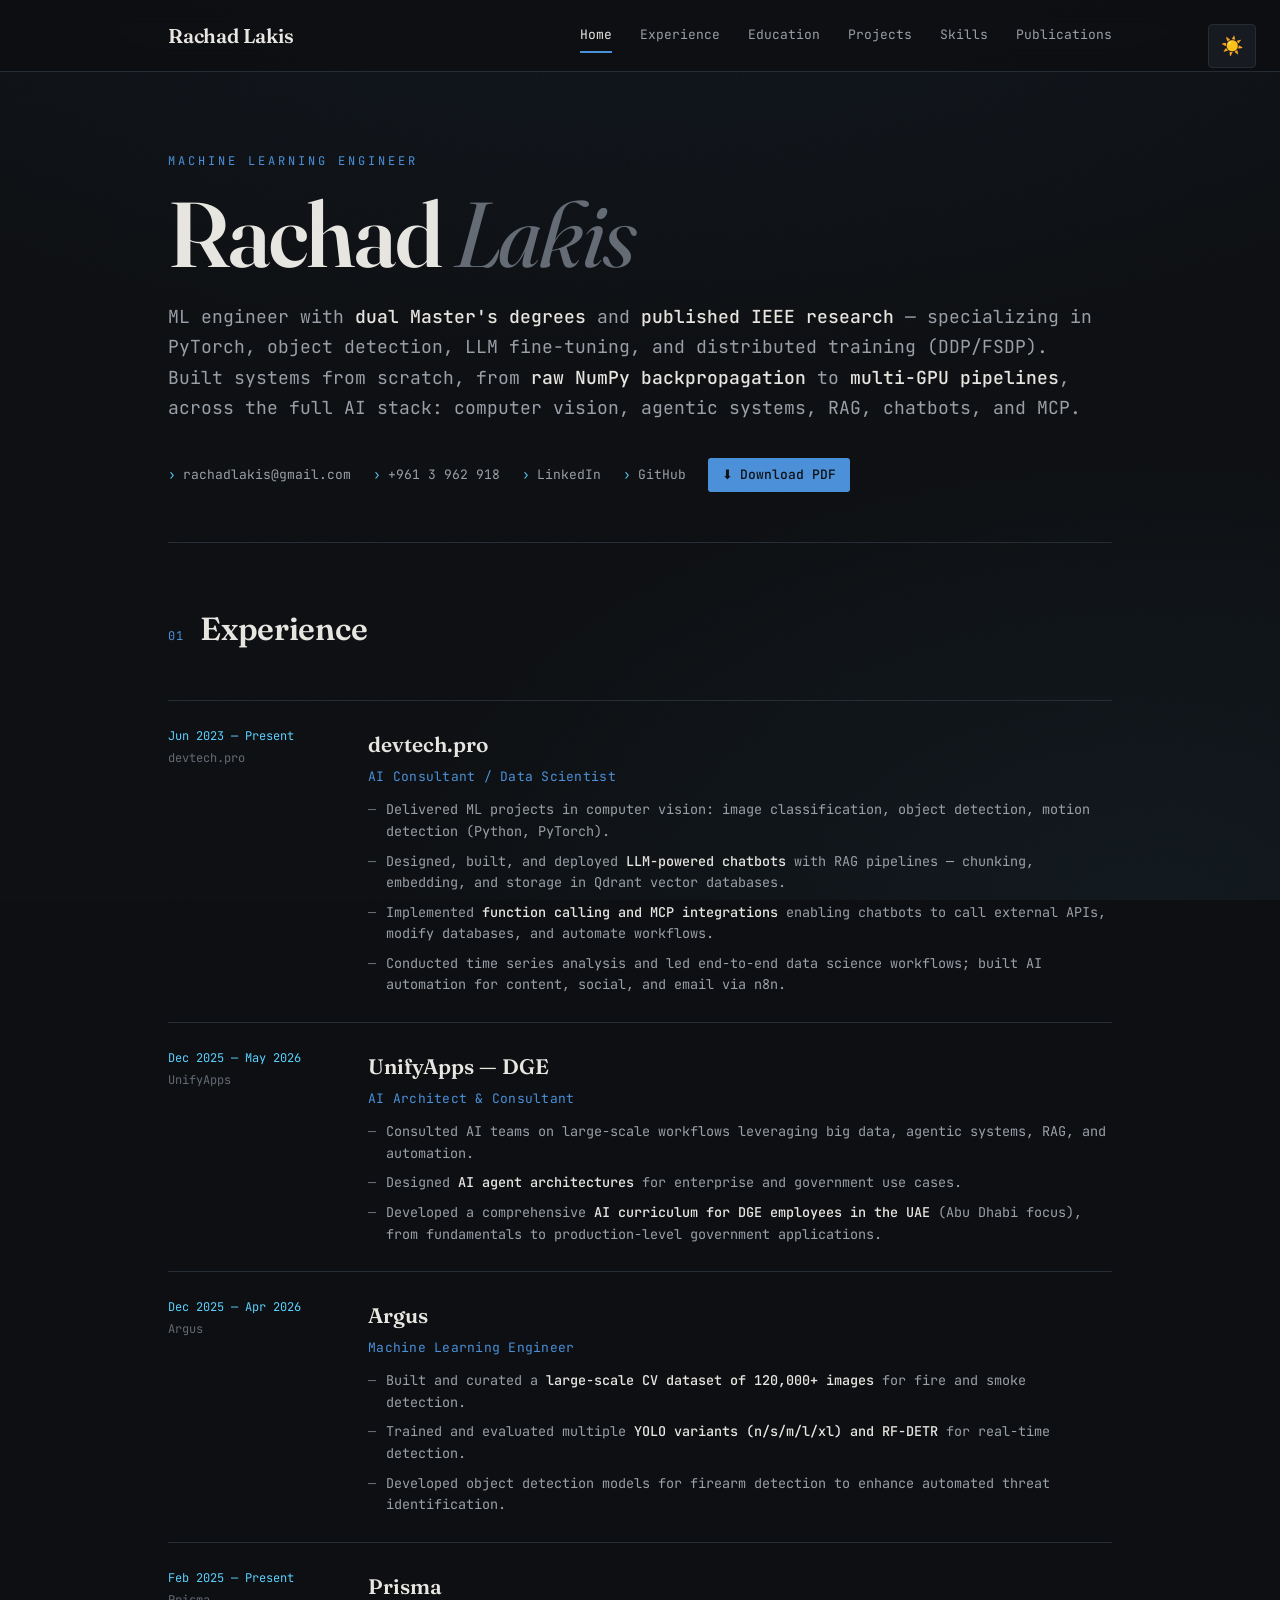
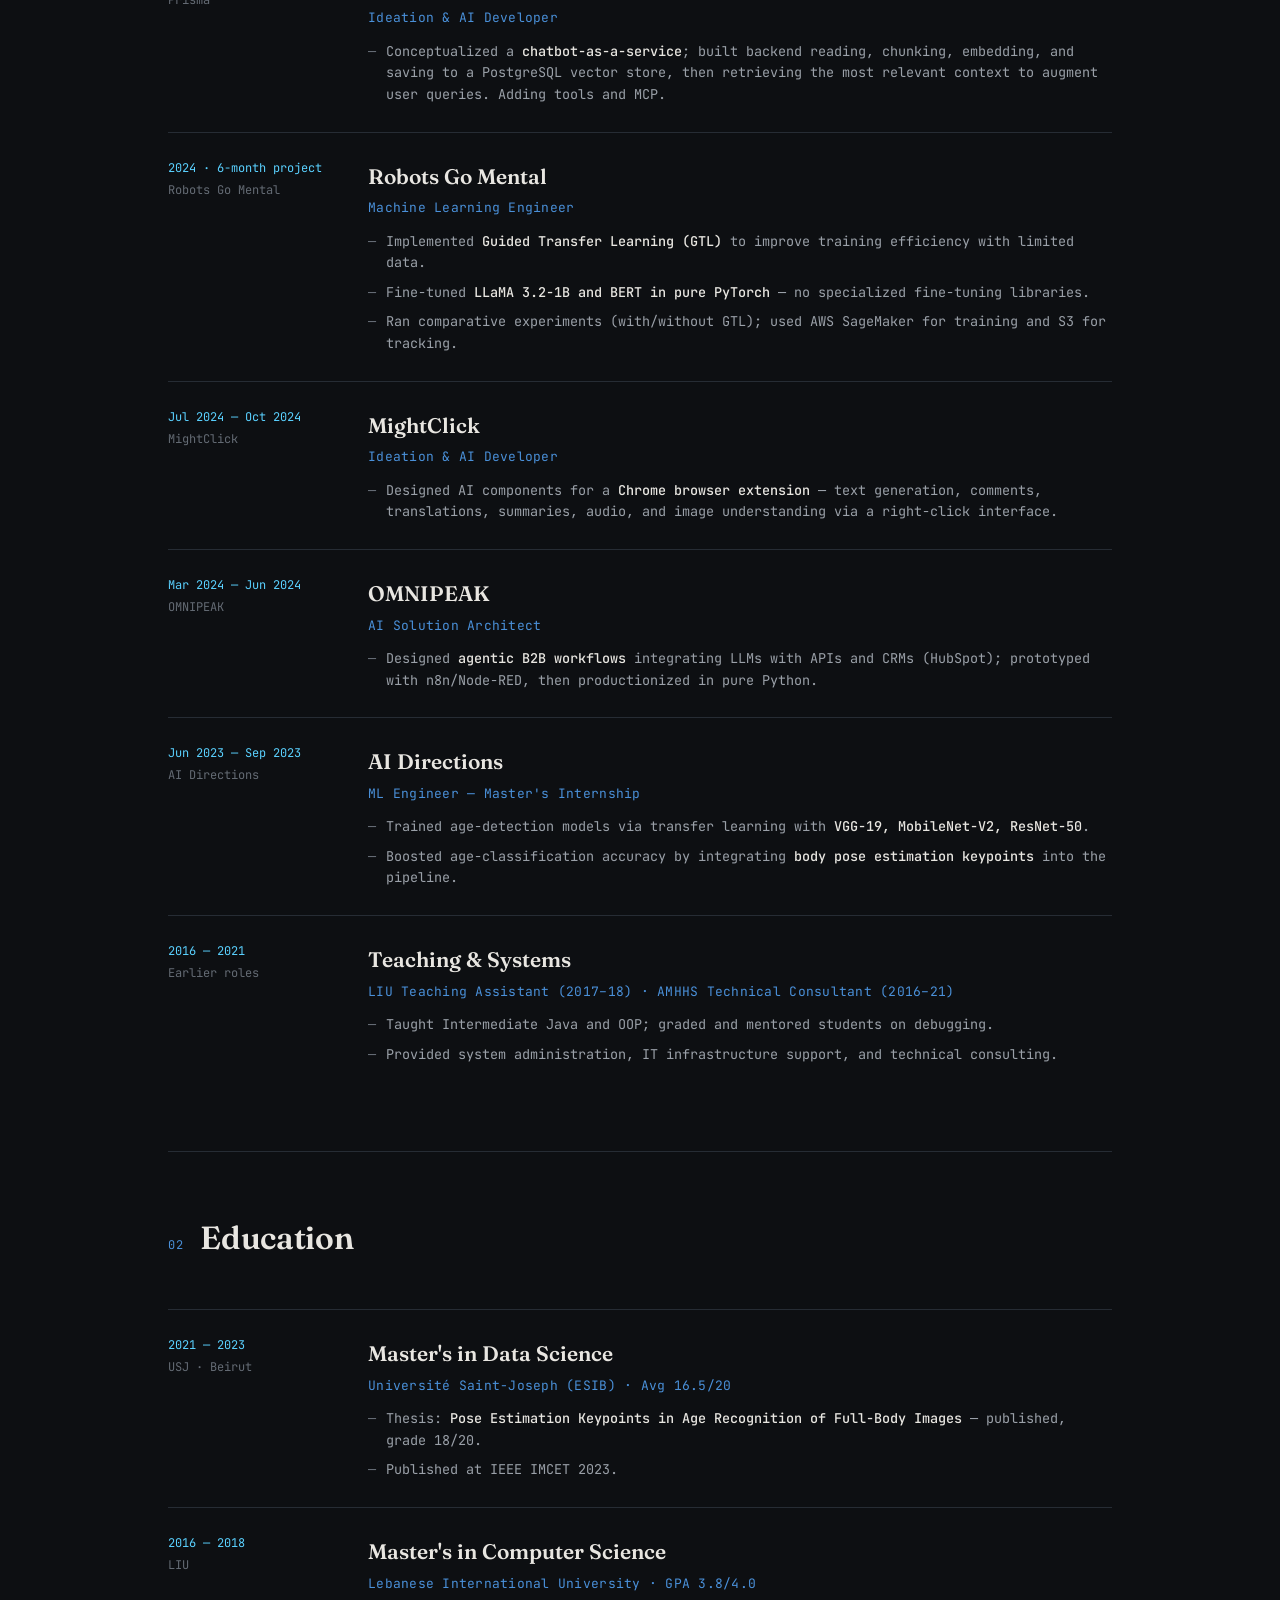
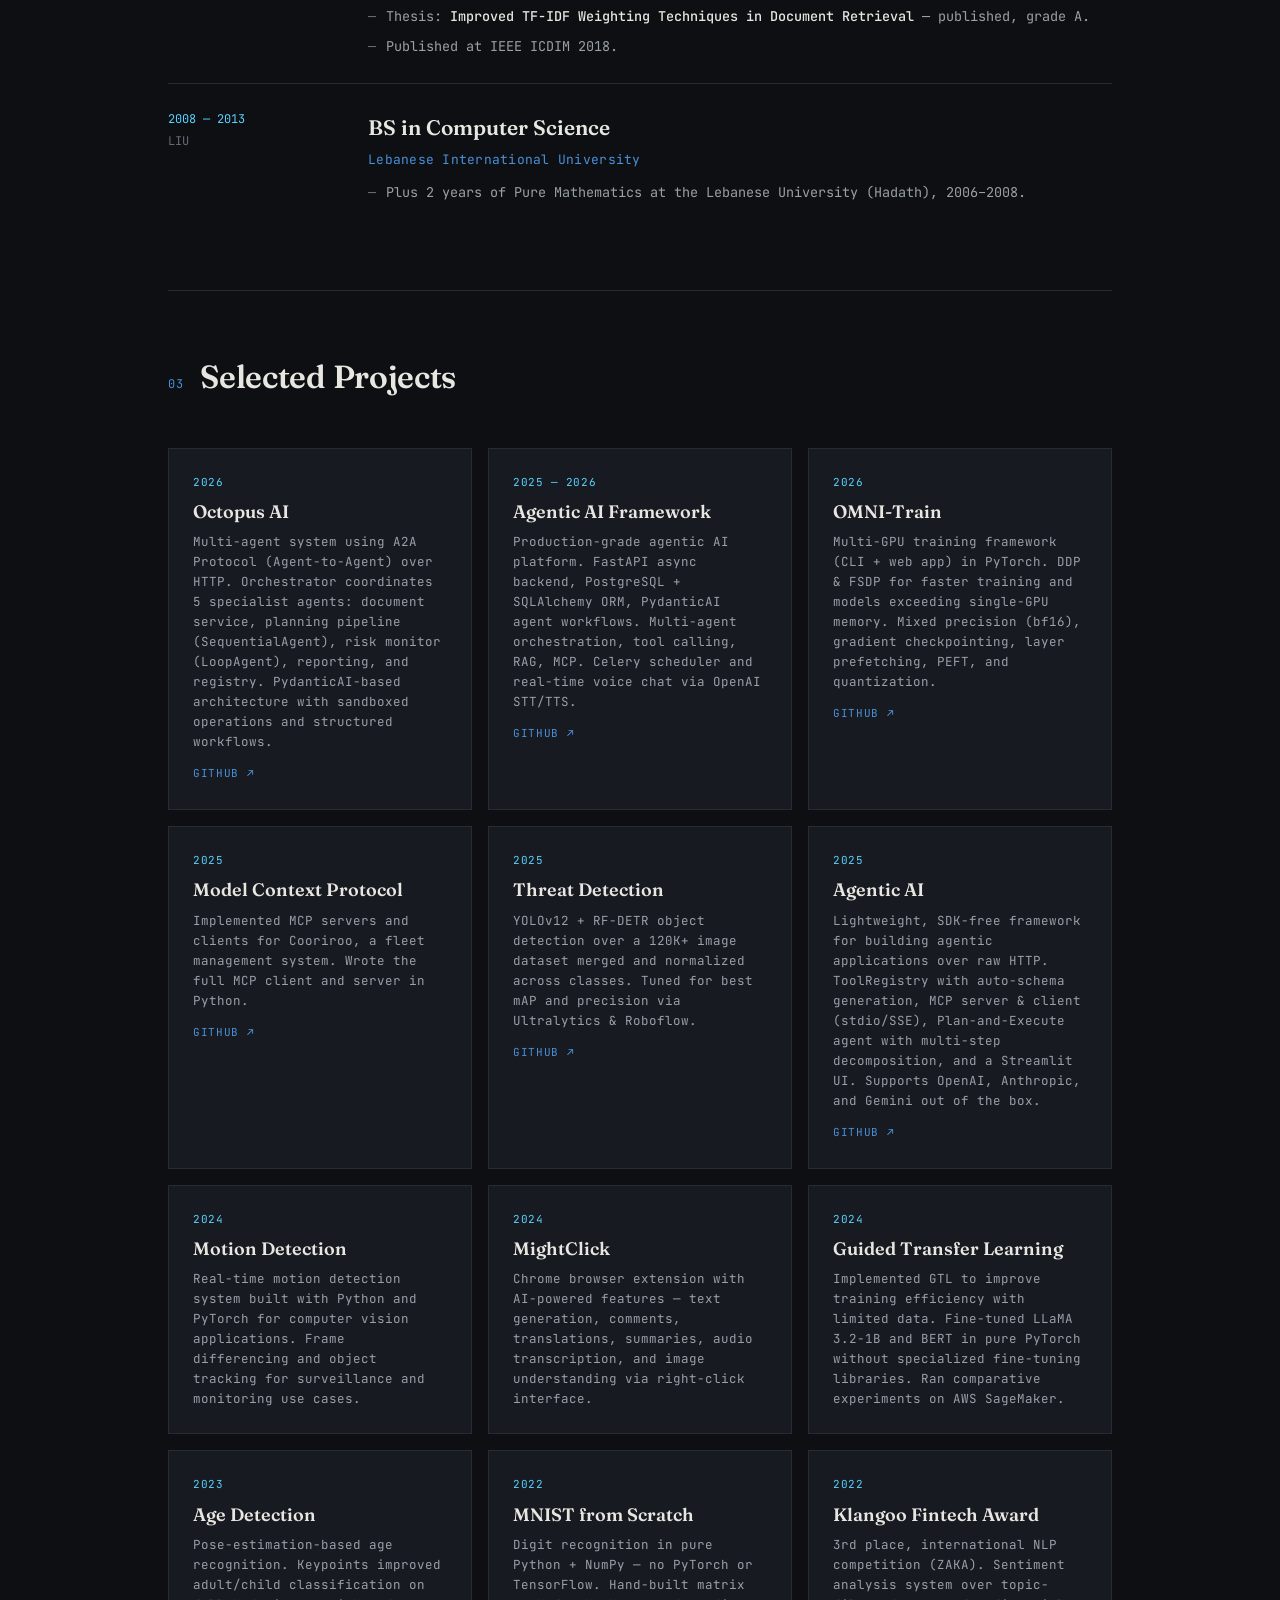
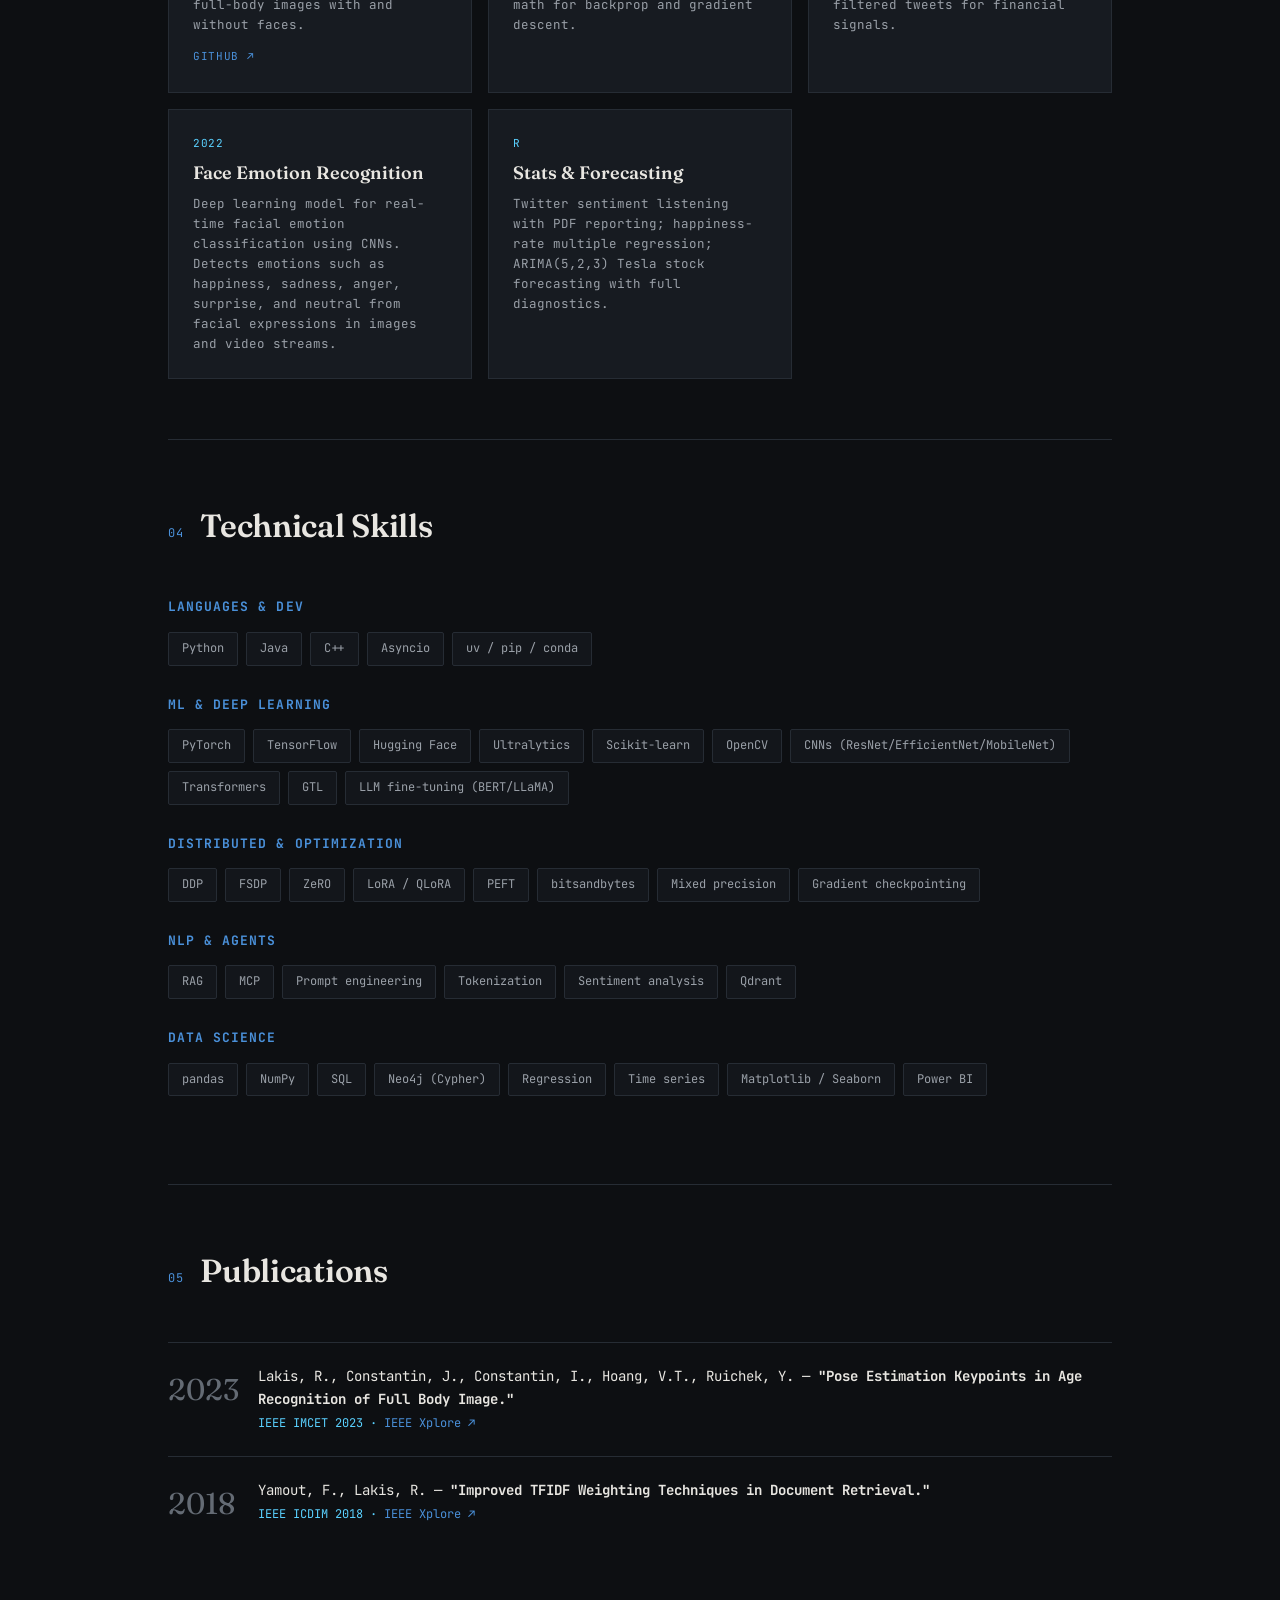
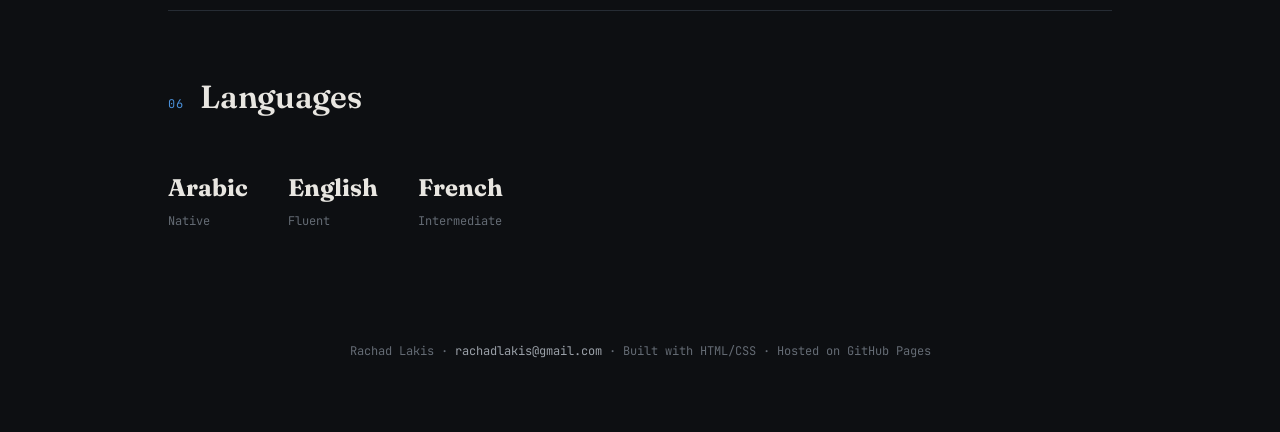
==== commit 3eccd65b: "Refactor styles and update navigation structure in index.html" ====
--- a/index.html
+++ b/index.html
@@ -8,196 +8,87 @@
 <link rel="preconnect" href="https://fonts.googleapis.com">
 <link rel="preconnect" href="https://fonts.gstatic.com" crossorigin>
 <link href="https://fonts.googleapis.com/css2?family=Fraunces:opsz,wght@9..144,400;9..144,500;9..144,600;9..144,700&family=JetBrains+Mono:wght@400;500;700&display=swap" rel="stylesheet">
+<link rel="stylesheet" href="styles.css">
 <style>
-:root{
-  --bg:#0d0f12;
-  --bg-soft:#13161b;
-  --panel:#171b21;
-  --line:#262c34;
-  --ink:#e8e6e1;
-  --ink-dim:#9aa0a8;
-  --ink-faint:#646b74;
-  --accent:#4a90d9;
-  --accent-2:#5ad1ff;
-  --serif:'Fraunces',Georgia,serif;
-  --mono:'JetBrains Mono',ui-monospace,monospace;
-}
-[data-theme="light"]{
-  --bg:#f8f7f4;
-  --bg-soft:#ffffff;
-  --panel:#ffffff;
-  --line:#e0ddd8;
-  --ink:#1a1a1a;
-  --ink-dim:#4a4a4a;
-  --ink-faint:#8a8a8a;
-  --accent:#1e3a5f;
-  --accent-2:#0066aa;
-}
-*{margin:0;padding:0;box-sizing:border-box}
-html{scroll-behavior:smooth}
-body{
-  background:var(--bg);
+/* Home page specific styles */
+.quick-links{
+  display:grid;
+  grid-template-columns:repeat(auto-fit,minmax(240px,1fr));
+  gap:20px;
+  margin-top:50px;
+}
+.quick-link{
+  background:var(--panel);
+  border:1px solid var(--line);
+  padding:28px;
+  text-decoration:none;
+  transition:.25s;
+  display:block;
+  position:relative;
+  overflow:hidden;
+}
+.quick-link::before{
+  content:"";
+  position:absolute;
+  top:0;
+  left:0;
+  width:0;
+  height:2px;
+  background:var(--accent);
+  transition:.3s;
+}
+.quick-link:hover{
+  transform:translateY(-3px);
+  border-color:var(--ink-faint);
+}
+.quick-link:hover::before{width:100%}
+.quick-link-num{
+  font-size:11px;
+  color:var(--accent-2);
+  letter-spacing:.08em;
+  margin-bottom:8px;
+}
+.quick-link h3{
+  font-family:var(--serif);
+  font-size:22px;
   color:var(--ink);
-  font-family:var(--mono);
-  font-size:15px;
-  line-height:1.65;
-  -webkit-font-smoothing:antialiased;
-  background-image:
-    radial-gradient(ellipse 80% 50% at 50% -10%, rgba(74,144,217,.06), transparent),
-    radial-gradient(ellipse 60% 50% at 90% 100%, rgba(90,209,255,.05), transparent);
-  background-attachment:fixed;
-}
-.wrap{max-width:1000px;margin:0 auto;padding:0 28px}
-
-/* grain */
-body::after{
-  content:"";position:fixed;inset:0;pointer-events:none;z-index:1;opacity:.025;
-  background-image:url("data:image/svg+xml,%3Csvg xmlns='http://www.w3.org/2000/svg' width='100' height='100'%3E%3Cfilter id='n'%3E%3CfeTurbulence type='fractalNoise' baseFrequency='.9'/%3E%3C/filter%3E%3Crect width='100' height='100' filter='url(%23n)'/%3E%3C/svg%3E");
-}
-
-/* HEADER */
-header{padding:80px 0 50px;border-bottom:1px solid var(--line);position:relative}
-.eyebrow{font-size:12px;letter-spacing:.25em;text-transform:uppercase;color:var(--accent);margin-bottom:18px}
-h1{
-  font-family:var(--serif);
+  margin-bottom:8px;
   font-weight:600;
-  font-size:clamp(48px,9vw,92px);
-  line-height:.95;
-  letter-spacing:-.02em;
-  margin-bottom:24px;
-}
-h1 .dim{color:var(--ink-faint);font-style:italic;font-weight:400}
-.tagline{font-size:clamp(15px,2vw,18px);color:var(--ink-dim);max-width:100%;line-height:1.7}
-.tagline b{color:var(--ink);font-weight:500}
-.contact{display:flex;flex-wrap:wrap;gap:8px 22px;margin-top:34px;font-size:13px}
-.contact a{color:var(--ink-dim);text-decoration:none;border-bottom:1px solid transparent;transition:.2s;display:inline-flex;align-items:center;gap:7px}
-.contact a:hover{color:var(--accent);border-color:var(--accent)}
-.contact a::before{content:"›";color:var(--accent-2)}
-
-/* SECTIONS */
-section{padding:60px 0;border-bottom:1px solid var(--line)}
-.sec-head{display:flex;align-items:baseline;gap:16px;margin-bottom:44px}
-.sec-num{font-size:12px;color:var(--accent);letter-spacing:.1em}
-.sec-title{font-family:var(--serif);font-size:32px;font-weight:600;letter-spacing:-.01em}
-
-/* timeline entries */
-.entry{display:grid;grid-template-columns:170px 1fr;gap:30px;padding:26px 0;border-top:1px solid var(--line)}
-.entry:first-of-type{border-top:none}
-.entry-meta{font-size:12px;color:var(--ink-faint);line-height:1.5}
-.entry-meta .date{color:var(--accent-2);display:block;margin-bottom:4px}
-.entry-body h3{font-family:var(--serif);font-size:21px;font-weight:600;margin-bottom:4px}
-.entry-body .role{font-size:13px;color:var(--accent);margin-bottom:12px;letter-spacing:.02em}
-.entry-body ul{list-style:none;display:flex;flex-direction:column;gap:8px}
-.entry-body li{font-size:13.5px;color:var(--ink-dim);line-height:1.6;padding-left:18px;position:relative}
-.entry-body li::before{content:"—";position:absolute;left:0;color:var(--ink-faint)}
-.entry-body li b{color:var(--ink);font-weight:500}
-
-/* projects grid */
-.proj-grid{display:grid;grid-template-columns:repeat(auto-fill,minmax(280px,1fr));gap:16px}
-.proj{background:var(--panel);border:1px solid var(--line);padding:24px;transition:.25s;position:relative;overflow:hidden}
-.proj::before{content:"";position:absolute;top:0;left:0;width:0;height:2px;background:var(--accent);transition:.3s}
-.proj:hover{transform:translateY(-3px);border-color:var(--ink-faint)}
-.proj:hover::before{width:100%}
-.proj .pdate{font-size:11px;color:var(--accent-2);letter-spacing:.05em;margin-bottom:10px}
-.proj h4{font-family:var(--serif);font-size:18px;font-weight:600;margin-bottom:10px;line-height:1.2}
-.proj p{font-size:12.5px;color:var(--ink-dim);line-height:1.6}
-
-/* project links */
-.proj-link{display:inline-block;margin-top:12px;font-size:11px;color:var(--accent);text-decoration:none;letter-spacing:.06em;text-transform:uppercase;border-bottom:1px solid transparent;transition:.2s}
-.proj-link:hover{border-bottom-color:var(--accent)}
-.proj-link::after{content:" ↗"}
-
-/* skills */
-.skill-block{margin-bottom:28px}
-.skill-block h4{font-size:13px;color:var(--accent);letter-spacing:.08em;text-transform:uppercase;margin-bottom:14px}
-.chips{display:flex;flex-wrap:wrap;gap:8px}
-.chip{font-size:12px;padding:6px 13px;border:1px solid var(--line);background:var(--bg-soft);color:var(--ink-dim);border-radius:2px;transition:.2s}
-.chip:hover{color:var(--accent);border-color:var(--accent)}
-
-/* pubs */
-.pub{padding:22px 0;border-top:1px solid var(--line);display:flex;gap:20px;align-items:flex-start}
-.pub:first-of-type{border-top:none}
-.pub .year{font-family:var(--serif);font-size:30px;color:var(--ink-faint);font-weight:400;min-width:70px}
-.pub-body p{font-size:14px;line-height:1.6}
-.pub-body .venue{font-size:12px;color:var(--accent-2);margin-top:4px}
-.pub-body a{color:var(--accent);text-decoration:none;border-bottom:1px solid transparent}
-.pub-body a:hover{border-color:var(--accent)}
-
-/* langs / footer */
-.langs{display:flex;gap:40px;flex-wrap:wrap}
-.lang strong{font-family:var(--serif);font-size:24px;display:block}
-.lang span{font-size:12px;color:var(--ink-faint)}
-footer{padding:50px 0 70px;text-align:center;color:var(--ink-faint);font-size:12px}
-footer a{color:var(--ink-dim);text-decoration:none}
-footer a:hover{color:var(--accent)}
-
-/* reveal anim */
-.reveal{opacity:0;transform:translateY(24px);transition:.7s cubic-bezier(.16,1,.3,1)}
-.reveal.in{opacity:1;transform:none}
-
-@media(max-width:640px){
-  .entry{grid-template-columns:1fr;gap:10px}
-  .entry-meta{font-size:11px;order:2}
-  .entry-body{order:1}
-  section{padding:46px 0}
-}
-
-.download-pdf{background:var(--accent);color:var(--bg)!important;padding:6px 14px;border-radius:3px;font-weight:500}
-.download-pdf:hover{background:var(--accent-2);border-color:transparent!important}
-.download-pdf::before{content:"⬇"!important;color:var(--bg)!important}
-
-.theme-toggle{position:fixed;top:24px;right:24px;z-index:100;background:var(--panel);border:1px solid var(--line);padding:10px 12px;cursor:pointer;font-size:18px;border-radius:4px;transition:.2s}
-.theme-toggle:hover{border-color:var(--accent);transform:scale(1.05)}
-[data-theme="light"] body{background-image:
-  radial-gradient(ellipse 80% 50% at 50% -10%, rgba(30,58,95,.08), transparent),
-  radial-gradient(ellipse 60% 50% at 90% 100%, rgba(0,102,170,.06), transparent)}
-
-@media print{
-  body{background:#fff;color:#000;font-size:11px}
-  body::after{display:none}
-  .wrap{max-width:100%;padding:0}
-  header{padding:20px 0 15px}
-  .eyebrow{color:#333}
-  h1{font-size:36px;color:#000}
-  h1 .dim{color:#666}
-  .tagline{color:#333;font-size:11px}
-  .tagline b{color:#000}
-  .contact{font-size:10px}
-  .contact a{color:#333}
-  .contact a::before{color:#333}
-  .download-pdf{display:none}
-  .theme-toggle{display:none}
-  section{padding:15px 0}
-  .sec-head{margin-bottom:15px}
-  .sec-num{color:#666}
-  .sec-title{font-size:20px;color:#000}
-  .entry{padding:10px 0;gap:15px}
-  .entry-meta{font-size:9px;color:#666}
-  .entry-meta .date{color:#333}
-  .entry-body h3{font-size:14px;color:#000}
-  .entry-body .role{color:#333;font-size:10px}
-  .entry-body li{font-size:10px;color:#333}
-  .entry-body li::before{color:#666}
-  .entry-body li b{color:#000}
-  .proj-grid{gap:10px}
-  .proj{background:#f5f5f5;border-color:#ddd;padding:12px}
-  .proj .pdate{color:#333;font-size:9px}
-  .proj h4{font-size:13px;color:#000}
-  .proj p{font-size:10px;color:#333}
-  .chip{border-color:#ccc;color:#333;background:#f9f9f9;font-size:9px;padding:3px 8px}
-  .skill-block h4{color:#333;font-size:10px}
-  .pub .year{color:#666;font-size:20px}
-  .pub-body p{font-size:11px;color:#000}
-  .pub-body .venue{color:#333}
-  .lang strong{color:#000}
-  .lang span{color:#666}
-  footer{display:none}
-  .reveal{opacity:1;transform:none}
+}
+.quick-link p{
+  font-size:13px;
+  color:var(--ink-dim);
+  line-height:1.6;
+}
+.quick-link .arrow{
+  font-size:20px;
+  color:var(--accent);
+  position:absolute;
+  bottom:20px;
+  right:24px;
+  transition:.3s;
+}
+.quick-link:hover .arrow{
+  transform:translateX(4px);
 }
 </style>
 </head>
 <body>
 <button class="theme-toggle" onclick="toggleTheme()" aria-label="Toggle theme">☀️</button>
+
+<nav class="main-nav">
+  <div class="wrap">
+    <a href="index.html" class="nav-logo">Rachad Lakis</a>
+    <div class="nav-links">
+      <a href="index.html" class="active">Home</a>
+      <a href="experience.html">Experience</a>
+      <a href="education.html">Education</a>
+      <a href="projects.html">Projects</a>
+      <a href="skills.html">Skills</a>
+      <a href="publications.html">Publications</a>
+    </div>
+  </div>
+</nav>
 <div class="wrap">
 
   <header>
--- a/styles.css
+++ b/styles.css
@@ -0,0 +1,246 @@
+:root{
+  --bg:#0d0f12;
+  --bg-soft:#13161b;
+  --panel:#171b21;
+  --line:#262c34;
+  --ink:#e8e6e1;
+  --ink-dim:#9aa0a8;
+  --ink-faint:#646b74;
+  --accent:#4a90d9;
+  --accent-2:#5ad1ff;
+  --serif:'Fraunces',Georgia,serif;
+  --mono:'JetBrains Mono',ui-monospace,monospace;
+}
+[data-theme="light"]{
+  --bg:#f8f7f4;
+  --bg-soft:#ffffff;
+  --panel:#ffffff;
+  --line:#e0ddd8;
+  --ink:#1a1a1a;
+  --ink-dim:#4a4a4a;
+  --ink-faint:#8a8a8a;
+  --accent:#1e3a5f;
+  --accent-2:#0066aa;
+}
+*{margin:0;padding:0;box-sizing:border-box}
+html{scroll-behavior:smooth}
+body{
+  background:var(--bg);
+  color:var(--ink);
+  font-family:var(--mono);
+  font-size:15px;
+  line-height:1.65;
+  -webkit-font-smoothing:antialiased;
+  background-image:
+    radial-gradient(ellipse 80% 50% at 50% -10%, rgba(74,144,217,.06), transparent),
+    radial-gradient(ellipse 60% 50% at 90% 100%, rgba(90,209,255,.05), transparent);
+  background-attachment:fixed;
+}
+.wrap{max-width:1000px;margin:0 auto;padding:0 28px}
+
+/* grain */
+body::after{
+  content:"";position:fixed;inset:0;pointer-events:none;z-index:1;opacity:.025;
+  background-image:url("data:image/svg+xml,%3Csvg xmlns='http://www.w3.org/2000/svg' width='100' height='100'%3E%3Cfilter id='n'%3E%3CfeTurbulence type='fractalNoise' baseFrequency='.9'/%3E%3C/filter%3E%3Crect width='100' height='100' filter='url(%23n)'/%3E%3C/svg%3E");
+}
+
+/* NAVIGATION */
+.main-nav{
+  position:sticky;
+  top:0;
+  z-index:10;
+  background:var(--bg);
+  border-bottom:1px solid var(--line);
+  backdrop-filter:blur(12px);
+  background:rgba(13,15,18,.85);
+}
+[data-theme="light"] .main-nav{background:rgba(248,247,244,.85)}
+.main-nav .wrap{
+  display:flex;
+  align-items:center;
+  justify-content:space-between;
+  padding-top:18px;
+  padding-bottom:18px;
+}
+.nav-logo{
+  font-family:var(--serif);
+  font-size:20px;
+  font-weight:600;
+  color:var(--ink);
+  text-decoration:none;
+  letter-spacing:-.01em;
+}
+.nav-links{
+  display:flex;
+  gap:28px;
+  font-size:13px;
+}
+.nav-links a{
+  color:var(--ink-dim);
+  text-decoration:none;
+  transition:.2s;
+  padding:6px 0;
+  border-bottom:2px solid transparent;
+}
+.nav-links a:hover{
+  color:var(--accent);
+}
+.nav-links a.active{
+  color:var(--ink);
+  border-bottom-color:var(--accent);
+}
+
+/* HEADER */
+header{padding:80px 0 50px;border-bottom:1px solid var(--line);position:relative}
+.eyebrow{font-size:12px;letter-spacing:.25em;text-transform:uppercase;color:var(--accent);margin-bottom:18px}
+h1{
+  font-family:var(--serif);
+  font-weight:600;
+  font-size:clamp(48px,9vw,92px);
+  line-height:.95;
+  letter-spacing:-.02em;
+  margin-bottom:24px;
+}
+h1 .dim{color:var(--ink-faint);font-style:italic;font-weight:400}
+.tagline{font-size:clamp(15px,2vw,18px);color:var(--ink-dim);max-width:100%;line-height:1.7}
+.tagline b{color:var(--ink);font-weight:500}
+.contact{display:flex;flex-wrap:wrap;gap:8px 22px;margin-top:34px;font-size:13px}
+.contact a{color:var(--ink-dim);text-decoration:none;border-bottom:1px solid transparent;transition:.2s;display:inline-flex;align-items:center;gap:7px}
+.contact a:hover{color:var(--accent);border-color:var(--accent)}
+.contact a::before{content:"›";color:var(--accent-2)}
+
+/* PAGE HEADER */
+.page-content{padding-top:60px}
+.page-header{margin-bottom:60px}
+.page-header h1{font-size:clamp(40px,7vw,68px)}
+.page-intro{font-size:16px;color:var(--ink-dim);margin-top:16px;max-width:800px;line-height:1.7}
+
+/* SECTIONS */
+section{padding:60px 0;border-bottom:1px solid var(--line)}
+section:last-of-type{border-bottom:none}
+.sec-head{display:flex;align-items:baseline;gap:16px;margin-bottom:44px}
+.sec-num{font-size:12px;color:var(--accent);letter-spacing:.1em}
+.sec-title{font-family:var(--serif);font-size:32px;font-weight:600;letter-spacing:-.01em}
+
+/* timeline entries */
+.entry{display:grid;grid-template-columns:170px 1fr;gap:30px;padding:26px 0;border-top:1px solid var(--line)}
+.entry:first-of-type{border-top:none}
+.entry-meta{font-size:12px;color:var(--ink-faint);line-height:1.5}
+.entry-meta .date{color:var(--accent-2);display:block;margin-bottom:4px}
+.entry-body h3{font-family:var(--serif);font-size:21px;font-weight:600;margin-bottom:4px}
+.entry-body .role{font-size:13px;color:var(--accent);margin-bottom:12px;letter-spacing:.02em}
+.entry-body ul{list-style:none;display:flex;flex-direction:column;gap:8px}
+.entry-body li{font-size:13.5px;color:var(--ink-dim);line-height:1.6;padding-left:18px;position:relative}
+.entry-body li::before{content:"—";position:absolute;left:0;color:var(--ink-faint)}
+.entry-body li b{color:var(--ink);font-weight:500}
+
+/* projects grid */
+.proj-grid{display:grid;grid-template-columns:repeat(auto-fill,minmax(280px,1fr));gap:16px}
+.proj{background:var(--panel);border:1px solid var(--line);padding:24px;transition:.25s;position:relative;overflow:hidden}
+.proj::before{content:"";position:absolute;top:0;left:0;width:0;height:2px;background:var(--accent);transition:.3s}
+.proj:hover{transform:translateY(-3px);border-color:var(--ink-faint)}
+.proj:hover::before{width:100%}
+.proj .pdate{font-size:11px;color:var(--accent-2);letter-spacing:.05em;margin-bottom:10px}
+.proj h4{font-family:var(--serif);font-size:18px;font-weight:600;margin-bottom:10px;line-height:1.2}
+.proj p{font-size:12.5px;color:var(--ink-dim);line-height:1.6}
+
+/* project links */
+.proj-link{display:inline-block;margin-top:12px;font-size:11px;color:var(--accent);text-decoration:none;letter-spacing:.06em;text-transform:uppercase;border-bottom:1px solid transparent;transition:.2s}
+.proj-link:hover{border-bottom-color:var(--accent)}
+.proj-link::after{content:" ↗"}
+
+/* skills */
+.skill-block{margin-bottom:28px}
+.skill-block h4{font-size:13px;color:var(--accent);letter-spacing:.08em;text-transform:uppercase;margin-bottom:14px}
+.chips{display:flex;flex-wrap:wrap;gap:8px}
+.chip{font-size:12px;padding:6px 13px;border:1px solid var(--line);background:var(--bg-soft);color:var(--ink-dim);border-radius:2px;transition:.2s}
+.chip:hover{color:var(--accent);border-color:var(--accent)}
+
+/* pubs */
+.pub{padding:22px 0;border-top:1px solid var(--line);display:flex;gap:20px;align-items:flex-start}
+.pub:first-of-type{border-top:none}
+.pub .year{font-family:var(--serif);font-size:30px;color:var(--ink-faint);font-weight:400;min-width:70px}
+.pub-body p{font-size:14px;line-height:1.6}
+.pub-body .venue{font-size:12px;color:var(--accent-2);margin-top:4px}
+.pub-body a{color:var(--accent);text-decoration:none;border-bottom:1px solid transparent}
+.pub-body a:hover{border-color:var(--accent)}
+
+/* langs / footer */
+.langs{display:flex;gap:40px;flex-wrap:wrap}
+.lang strong{font-family:var(--serif);font-size:24px;display:block}
+.lang span{font-size:12px;color:var(--ink-faint)}
+footer{padding:50px 0 70px;text-align:center;color:var(--ink-faint);font-size:12px}
+footer a{color:var(--ink-dim);text-decoration:none}
+footer a:hover{color:var(--accent)}
+
+/* reveal anim */
+.reveal{opacity:0;transform:translateY(24px);transition:.7s cubic-bezier(.16,1,.3,1)}
+.reveal.in{opacity:1;transform:none}
+
+@media(max-width:768px){
+  .nav-links{gap:16px;font-size:12px}
+  .nav-logo{font-size:18px}
+}
+
+@media(max-width:640px){
+  .entry{grid-template-columns:1fr;gap:10px}
+  .entry-meta{font-size:11px;order:2}
+  .entry-body{order:1}
+  section{padding:46px 0}
+  .nav-links{gap:12px;font-size:11px}
+  .page-content{padding-top:40px}
+}
+
+.download-pdf{background:var(--accent);color:var(--bg)!important;padding:6px 14px;border-radius:3px;font-weight:500}
+.download-pdf:hover{background:var(--accent-2);border-color:transparent!important}
+.download-pdf::before{content:"⬇"!important;color:var(--bg)!important}
+
+.theme-toggle{position:fixed;top:24px;right:24px;z-index:100;background:var(--panel);border:1px solid var(--line);padding:10px 12px;cursor:pointer;font-size:18px;border-radius:4px;transition:.2s}
+.theme-toggle:hover{border-color:var(--accent);transform:scale(1.05)}
+[data-theme="light"] body{background-image:
+  radial-gradient(ellipse 80% 50% at 50% -10%, rgba(30,58,95,.08), transparent),
+  radial-gradient(ellipse 60% 50% at 90% 100%, rgba(0,102,170,.06), transparent)}
+
+@media print{
+  body{background:#fff;color:#000;font-size:11px}
+  body::after{display:none}
+  .wrap{max-width:100%;padding:0}
+  header{padding:20px 0 15px}
+  .eyebrow{color:#333}
+  h1{font-size:36px;color:#000}
+  h1 .dim{color:#666}
+  .tagline{color:#333;font-size:11px}
+  .tagline b{color:#000}
+  .contact{font-size:10px}
+  .contact a{color:#333}
+  .contact a::before{color:#333}
+  .download-pdf{display:none}
+  .theme-toggle{display:none}
+  .main-nav{display:none}
+  section{padding:15px 0}
+  .sec-head{margin-bottom:15px}
+  .sec-num{color:#666}
+  .sec-title{font-size:20px;color:#000}
+  .entry{padding:10px 0;gap:15px}
+  .entry-meta{font-size:9px;color:#666}
+  .entry-meta .date{color:#333}
+  .entry-body h3{font-size:14px;color:#000}
+  .entry-body .role{color:#333;font-size:10px}
+  .entry-body li{font-size:10px;color:#333}
+  .entry-body li::before{color:#666}
+  .entry-body li b{color:#000}
+  .proj-grid{gap:10px}
+  .proj{background:#f5f5f5;border-color:#ddd;padding:12px}
+  .proj .pdate{color:#333;font-size:9px}
+  .proj h4{font-size:13px;color:#000}
+  .proj p{font-size:10px;color:#333}
+  .chip{border-color:#ccc;color:#333;background:#f9f9f9;font-size:9px;padding:3px 8px}
+  .skill-block h4{color:#333;font-size:10px}
+  .pub .year{color:#666;font-size:20px}
+  .pub-body p{font-size:11px;color:#000}
+  .pub-body .venue{color:#333}
+  .lang strong{color:#000}
+  .lang span{color:#666}
+  footer{display:none}
+  .reveal{opacity:1;transform:none}
+}
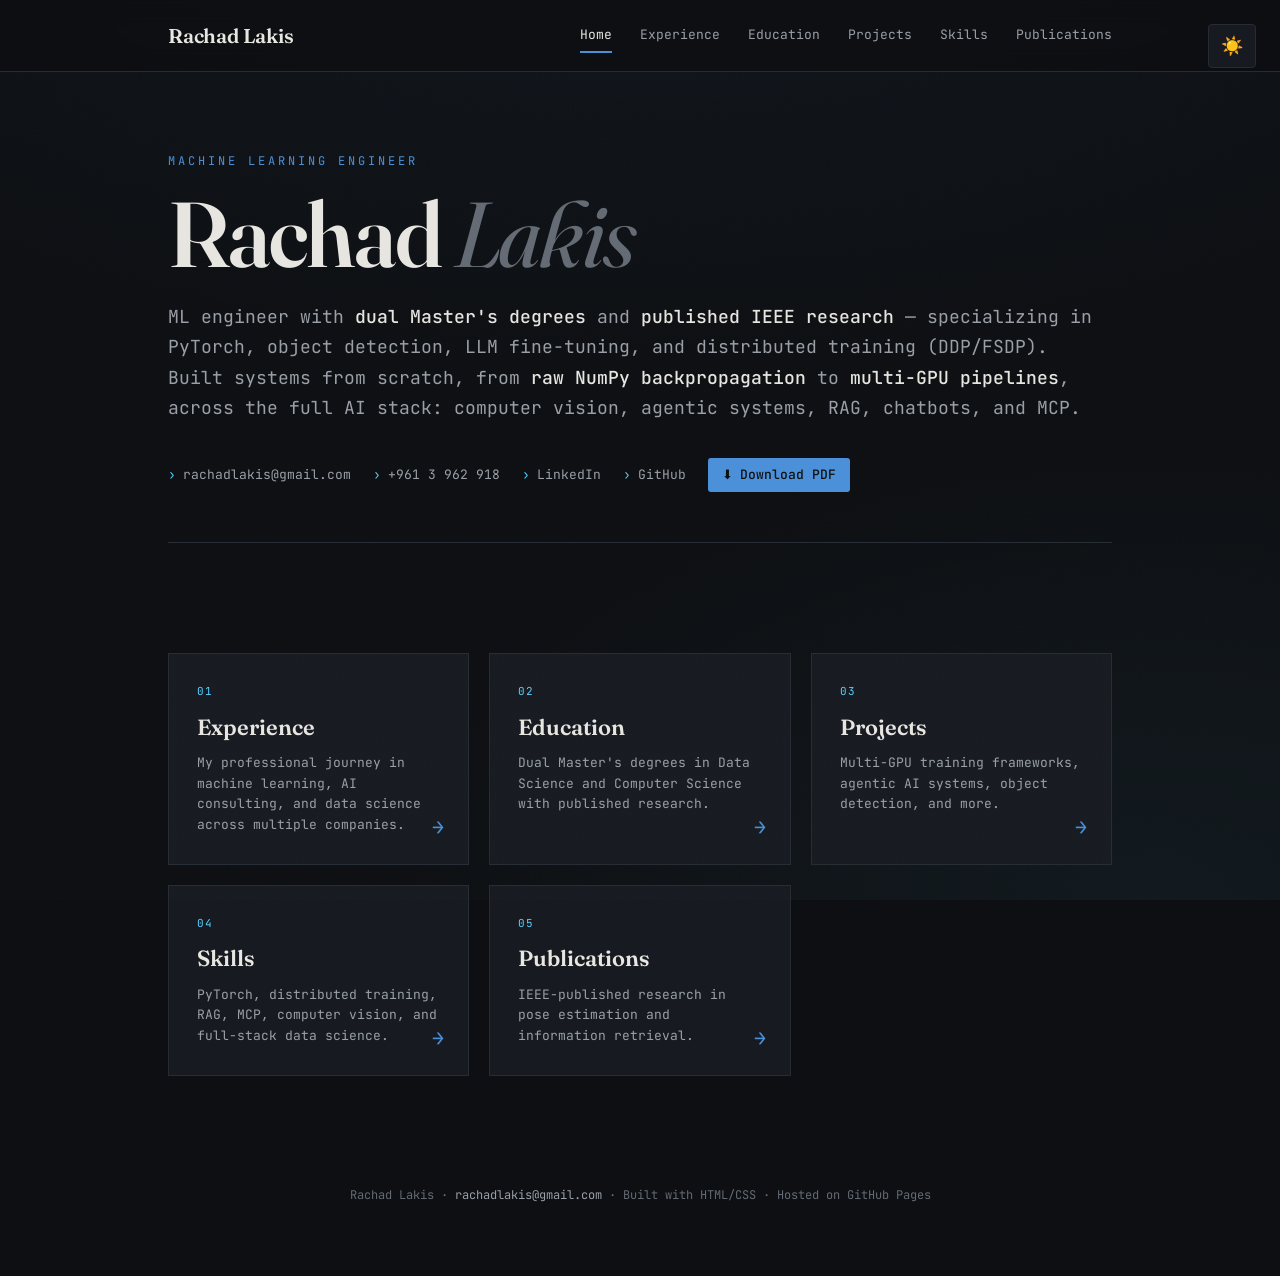
==== commit fc86ce0c: "Refactor experience, education, projects, skills, and publications sections into quick links for imp" ====
--- a/index.html
+++ b/index.html
@@ -90,7 +90,6 @@
   </div>
 </nav>
 <div class="wrap">
-
   <header>
     <div class="eyebrow reveal">Machine Learning Engineer</div>
     <h1 class="reveal">Rachad <span class="dim">Lakis</span></h1>
@@ -104,233 +103,50 @@
     </nav>
   </header>
 
-  <section id="experience">
-    <div class="sec-head reveal"><span class="sec-num">01</span><h2 class="sec-title">Experience</h2></div>
+  <section>
+    <div class="quick-links">
+      <a href="experience.html" class="quick-link reveal">
+        <div class="quick-link-num">01</div>
+        <h3>Experience</h3>
+        <p>My professional journey in machine learning, AI consulting, and data science across multiple companies.</p>
+        <span class="arrow">→</span>
+      </a>
 
-    <div class="entry reveal">
-      <div class="entry-meta"><span class="date">Jun 2023 — Present</span>devtech.pro</div>
-      <div class="entry-body">
-        <h3>devtech.pro</h3>
-        <div class="role">AI Consultant / Data Scientist</div>
-        <ul>
-          <li>Delivered ML projects in computer vision: image classification, object detection, motion detection (Python, PyTorch).</li>
-          <li>Designed, built, and deployed <b>LLM-powered chatbots</b> with RAG pipelines — chunking, embedding, and storage in Qdrant vector databases.</li>
-          <li>Implemented <b>function calling and MCP integrations</b> enabling chatbots to call external APIs, modify databases, and automate workflows.</li>
-          <li>Conducted time series analysis and led end-to-end data science workflows; built AI automation for content, social, and email via n8n.</li>
-        </ul>
-      </div>
-    </div>
+      <a href="education.html" class="quick-link reveal">
+        <div class="quick-link-num">02</div>
+        <h3>Education</h3>
+        <p>Dual Master's degrees in Data Science and Computer Science with published research.</p>
+        <span class="arrow">→</span>
+      </a>
 
-    <div class="entry reveal">
-      <div class="entry-meta"><span class="date">Dec 2025 — May 2026</span>UnifyApps</div>
-      <div class="entry-body">
-        <h3>UnifyApps — DGE</h3>
-        <div class="role">AI Architect &amp; Consultant</div>
-        <ul>
-          <li>Consulted AI teams on large-scale workflows leveraging big data, agentic systems, RAG, and automation.</li>
-          <li>Designed <b>AI agent architectures</b> for enterprise and government use cases.</li>
-          <li>Developed a comprehensive <b>AI curriculum for DGE employees in the UAE</b> (Abu Dhabi focus), from fundamentals to production-level government applications.</li>
-        </ul>
-      </div>
-    </div>
+      <a href="projects.html" class="quick-link reveal">
+        <div class="quick-link-num">03</div>
+        <h3>Projects</h3>
+        <p>Multi-GPU training frameworks, agentic AI systems, object detection, and more.</p>
+        <span class="arrow">→</span>
+      </a>
 
-    <div class="entry reveal">
-      <div class="entry-meta"><span class="date">Dec 2025 — Apr 2026</span>Argus</div>
-      <div class="entry-body">
-        <h3>Argus</h3>
-        <div class="role">Machine Learning Engineer</div>
-        <ul>
-          <li>Built and curated a <b>large-scale CV dataset of 120,000+ images</b> for fire and smoke detection.</li>
-          <li>Trained and evaluated multiple <b>YOLO variants (n/s/m/l/xl) and RF-DETR</b> for real-time detection.</li>
-          <li>Developed object detection models for firearm detection to enhance automated threat identification.</li>
-        </ul>
-      </div>
-    </div>
+      <a href="skills.html" class="quick-link reveal">
+        <div class="quick-link-num">04</div>
+        <h3>Skills</h3>
+        <p>PyTorch, distributed training, RAG, MCP, computer vision, and full-stack data science.</p>
+        <span class="arrow">→</span>
+      </a>
 
-    <div class="entry reveal">
-      <div class="entry-meta"><span class="date">Feb 2025 — Present</span>Prisma</div>
-      <div class="entry-body">
-        <h3>Prisma</h3>
-        <div class="role">Ideation &amp; AI Developer</div>
-        <ul>
-          <li>Conceptualized a <b>chatbot-as-a-service</b>; built backend reading, chunking, embedding, and saving to a PostgreSQL vector store, then retrieving the most relevant context to augment user queries. Adding tools and MCP.</li>
-        </ul>
-      </div>
-    </div>
-
-    <div class="entry reveal">
-      <div class="entry-meta"><span class="date">2024 · 6-month project</span>Robots Go Mental</div>
-      <div class="entry-body">
-        <h3>Robots Go Mental</h3>
-        <div class="role">Machine Learning Engineer</div>
-        <ul>
-          <li>Implemented <b>Guided Transfer Learning (GTL)</b> to improve training efficiency with limited data.</li>
-          <li>Fine-tuned <b>LLaMA 3.2-1B and BERT in pure PyTorch</b> — no specialized fine-tuning libraries.</li>
-          <li>Ran comparative experiments (with/without GTL); used AWS SageMaker for training and S3 for tracking.</li>
-        </ul>
-      </div>
-    </div>
-
-    <div class="entry reveal">
-      <div class="entry-meta"><span class="date">Jul 2024 — Oct 2024</span>MightClick</div>
-      <div class="entry-body">
-        <h3>MightClick</h3>
-        <div class="role">Ideation &amp; AI Developer</div>
-        <ul>
-          <li>Designed AI components for a <b>Chrome browser extension</b> — text generation, comments, translations, summaries, audio, and image understanding via a right-click interface.</li>
-        </ul>
-      </div>
-    </div>
-
-    <div class="entry reveal">
-      <div class="entry-meta"><span class="date">Mar 2024 — Jun 2024</span>OMNIPEAK</div>
-      <div class="entry-body">
-        <h3>OMNIPEAK</h3>
-        <div class="role">AI Solution Architect</div>
-        <ul>
-          <li>Designed <b>agentic B2B workflows</b> integrating LLMs with APIs and CRMs (HubSpot); prototyped with n8n/Node-RED, then productionized in pure Python.</li>
-        </ul>
-      </div>
-    </div>
-
-    <div class="entry reveal">
-      <div class="entry-meta"><span class="date">Jun 2023 — Sep 2023</span>AI Directions</div>
-      <div class="entry-body">
-        <h3>AI Directions</h3>
-        <div class="role">ML Engineer — Master's Internship</div>
-        <ul>
-          <li>Trained age-detection models via transfer learning with <b>VGG-19, MobileNet-V2, ResNet-50</b>.</li>
-          <li>Boosted age-classification accuracy by integrating <b>body pose estimation keypoints</b> into the pipeline.</li>
-        </ul>
-      </div>
-    </div>
-
-    <div class="entry reveal">
-      <div class="entry-meta"><span class="date">2016 — 2021</span>Earlier roles</div>
-      <div class="entry-body">
-        <h3>Teaching &amp; Systems</h3>
-        <div class="role">LIU Teaching Assistant (2017–18) · AMHHS Technical Consultant (2016–21)</div>
-        <ul>
-          <li>Taught Intermediate Java and OOP; graded and mentored students on debugging.</li>
-          <li>Provided system administration, IT infrastructure support, and technical consulting.</li>
-        </ul>
-      </div>
-    </div>
-  </section>
-
-  <section id="education">
-    <div class="sec-head reveal"><span class="sec-num">02</span><h2 class="sec-title">Education</h2></div>
-    <div class="entry reveal">
-      <div class="entry-meta"><span class="date">2021 — 2023</span>USJ · Beirut</div>
-      <div class="entry-body"><h3>Master's in Data Science</h3><div class="role">Université Saint-Joseph (ESIB) · Avg 16.5/20</div>
-        <ul><li>Thesis: <b>Pose Estimation Keypoints in Age Recognition of Full-Body Images</b> — published, grade 18/20.</li><li>Published at IEEE IMCET 2023.</li></ul></div>
-    </div>
-    <div class="entry reveal">
-      <div class="entry-meta"><span class="date">2016 — 2018</span>LIU</div>
-      <div class="entry-body"><h3>Master's in Computer Science</h3><div class="role">Lebanese International University · GPA 3.8/4.0</div>
-        <ul><li>Thesis: <b>Improved TF-IDF Weighting Techniques in Document Retrieval</b> — published, grade A.</li><li>Published at IEEE ICDIM 2018.</li></ul></div>
-    </div>
-    <div class="entry reveal">
-      <div class="entry-meta"><span class="date">2008 — 2013</span>LIU</div>
-      <div class="entry-body"><h3>BS in Computer Science</h3><div class="role">Lebanese International University</div>
-        <ul><li>Plus 2 years of Pure Mathematics at the Lebanese University (Hadath), 2006–2008.</li></ul></div>
-    </div>
-  </section>
-
-  <section id="projects">
-    <div class="sec-head reveal"><span class="sec-num">03</span><h2 class="sec-title">Selected Projects</h2></div>
-    <div class="proj-grid">
-      <div class="proj reveal"><div class="pdate">2026</div><h4>Octopus AI</h4><p>Multi-agent system using A2A Protocol (Agent-to-Agent) over HTTP. Orchestrator coordinates 5 specialist agents: document service, planning pipeline (SequentialAgent), risk monitor (LoopAgent), reporting, and registry. PydanticAI-based architecture with sandboxed operations and structured workflows.</p><a href="https://github.com/rachadlakis/octopus-ai" class="proj-link" target="_blank" rel="noopener">GitHub</a></div>
-      <div class="proj reveal"><div class="pdate">2025 — 2026</div><h4>Agentic AI Framework</h4><p>Production-grade agentic AI platform. FastAPI async backend, PostgreSQL + SQLAlchemy ORM, PydanticAI agent workflows. Multi-agent orchestration, tool calling, RAG, MCP. Celery scheduler and real-time voice chat via OpenAI STT/TTS.</p><a href="https://github.com/rachadlakis/agentic-ai-framework" class="proj-link" target="_blank" rel="noopener">GitHub</a></div>
-      <div class="proj reveal"><div class="pdate">2026</div><h4>OMNI-Train</h4><p>Multi-GPU training framework (CLI + web app) in PyTorch. DDP &amp; FSDP for faster training and models exceeding single-GPU memory. Mixed precision (bf16), gradient checkpointing, layer prefetching, PEFT, and quantization.</p><a href="https://github.com/rachadlakis/omni-train" class="proj-link" target="_blank" rel="noopener">GitHub</a></div>
-      <div class="proj reveal"><div class="pdate">2025</div><h4>Model Context Protocol</h4><p>Implemented MCP servers and clients for Cooriroo, a fleet management system. Wrote the full MCP client and server in Python.</p><a href="https://github.com/rachadlakis/mcp_project" class="proj-link" target="_blank" rel="noopener">GitHub</a></div>
-      <div class="proj reveal"><div class="pdate">2025</div><h4>Threat Detection</h4><p>YOLOv12 + RF-DETR object detection over a 120K+ image dataset merged and normalized across classes. Tuned for best mAP and precision via Ultralytics &amp; Roboflow.</p><a href="https://github.com/rachadlakis/FireDetection" class="proj-link" target="_blank" rel="noopener">GitHub</a></div>
-      <div class="proj reveal"><div class="pdate">2025</div><h4>Agentic AI</h4><p>Lightweight, SDK-free framework for building agentic applications over raw HTTP. ToolRegistry with auto-schema generation, MCP server &amp; client (stdio/SSE), Plan-and-Execute agent with multi-step decomposition, and a Streamlit UI. Supports OpenAI, Anthropic, and Gemini out of the box.</p><a href="https://github.com/rachadlakis/agentic-ai" class="proj-link" target="_blank" rel="noopener">GitHub</a></div>
-      <div class="proj reveal"><div class="pdate">2024</div><h4>Motion Detection</h4><p>Real-time motion detection system built with Python and PyTorch for computer vision applications. Frame differencing and object tracking for surveillance and monitoring use cases.</p></div>
-      <div class="proj reveal"><div class="pdate">2024</div><h4>MightClick</h4><p>Chrome browser extension with AI-powered features — text generation, comments, translations, summaries, audio transcription, and image understanding via right-click interface.</p></div>
-      <div class="proj reveal"><div class="pdate">2024</div><h4>Guided Transfer Learning</h4><p>Implemented GTL to improve training efficiency with limited data. Fine-tuned LLaMA 3.2-1B and BERT in pure PyTorch without specialized fine-tuning libraries. Ran comparative experiments on AWS SageMaker.</p></div>
-      <div class="proj reveal"><div class="pdate">2023</div><h4>Age Detection</h4><p>Pose-estimation-based age recognition. Keypoints improved adult/child classification on full-body images with and without faces.</p><a href="https://github.com/rachadlakis/PoseEstimationKeyPointsModels" class="proj-link" target="_blank" rel="noopener">GitHub</a></div>
-      <div class="proj reveal"><div class="pdate">2022</div><h4>MNIST from Scratch</h4><p>Digit recognition in pure Python + NumPy — no PyTorch or TensorFlow. Hand-built matrix math for backprop and gradient descent.</p></div>
-      <div class="proj reveal"><div class="pdate">2022</div><h4>Klangoo Fintech Award</h4><p>3rd place, international NLP competition (ZAKA). Sentiment analysis system over topic-filtered tweets for financial signals.</p></div>
-      <div class="proj reveal"><div class="pdate">2022</div><h4>Face Emotion Recognition</h4><p>Deep learning model for real-time facial emotion classification using CNNs. Detects emotions such as happiness, sadness, anger, surprise, and neutral from facial expressions in images and video streams.</p></div>
-      <div class="proj reveal"><div class="pdate">R</div><h4>Stats &amp; Forecasting</h4><p>Twitter sentiment listening with PDF reporting; happiness-rate multiple regression; ARIMA(5,2,3) Tesla stock forecasting with full diagnostics.</p></div>
-    </div>
-  </section>
-
-  <section id="skills">
-    <div class="sec-head reveal"><span class="sec-num">04</span><h2 class="sec-title">Technical Skills</h2></div>
-    <div class="reveal">
-      <div class="skill-block"><h4>Languages &amp; Dev</h4><div class="chips">
-        <span class="chip">Python</span><span class="chip">Java</span><span class="chip">C++</span><span class="chip">Asyncio</span><span class="chip">uv / pip / conda</span></div></div>
-      <div class="skill-block"><h4>ML &amp; Deep Learning</h4><div class="chips">
-        <span class="chip">PyTorch</span><span class="chip">TensorFlow</span><span class="chip">Hugging Face</span><span class="chip">Ultralytics</span><span class="chip">Scikit-learn</span><span class="chip">OpenCV</span><span class="chip">CNNs (ResNet/EfficientNet/MobileNet)</span><span class="chip">Transformers</span><span class="chip">GTL</span><span class="chip">LLM fine-tuning (BERT/LLaMA)</span></div></div>
-      <div class="skill-block"><h4>Distributed &amp; Optimization</h4><div class="chips">
-        <span class="chip">DDP</span><span class="chip">FSDP</span><span class="chip">ZeRO</span><span class="chip">LoRA / QLoRA</span><span class="chip">PEFT</span><span class="chip">bitsandbytes</span><span class="chip">Mixed precision</span><span class="chip">Gradient checkpointing</span></div></div>
-      <div class="skill-block"><h4>NLP &amp; Agents</h4><div class="chips">
-        <span class="chip">RAG</span><span class="chip">MCP</span><span class="chip">Prompt engineering</span><span class="chip">Tokenization</span><span class="chip">Sentiment analysis</span><span class="chip">Qdrant</span></div></div>
-      <div class="skill-block"><h4>Data Science</h4><div class="chips">
-        <span class="chip">pandas</span><span class="chip">NumPy</span><span class="chip">SQL</span><span class="chip">Neo4j (Cypher)</span><span class="chip">Regression</span><span class="chip">Time series</span><span class="chip">Matplotlib / Seaborn</span><span class="chip">Power BI</span></div></div>
-    </div>
-  </section>
-
-  <section id="publications">
-    <div class="sec-head reveal"><span class="sec-num">05</span><h2 class="sec-title">Publications</h2></div>
-    <div class="pub reveal">
-      <div class="year">2023</div>
-      <div class="pub-body">
-        <p>Lakis, R., Constantin, J., Constantin, I., Hoang, V.T., Ruichek, Y. — <b>"Pose Estimation Keypoints in Age Recognition of Full Body Image."</b></p>
-        <div class="venue">IEEE IMCET 2023 · <a href="https://ieeexplore.ieee.org/" target="_blank" rel="noopener">IEEE Xplore ↗</a></div>
-      </div>
-    </div>
-    <div class="pub reveal">
-      <div class="year">2018</div>
-      <div class="pub-body">
-        <p>Yamout, F., Lakis, R. — <b>"Improved TFIDF Weighting Techniques in Document Retrieval."</b></p>
-        <div class="venue">IEEE ICDIM 2018 · <a href="https://ieeexplore.ieee.org/" target="_blank" rel="noopener">IEEE Xplore ↗</a></div>
-      </div>
-    </div>
-  </section>
-
-  <section id="languages">
-    <div class="sec-head reveal"><span class="sec-num">06</span><h2 class="sec-title">Languages</h2></div>
-    <div class="langs reveal">
-      <div class="lang"><strong>Arabic</strong><span>Native</span></div>
-      <div class="lang"><strong>English</strong><span>Fluent</span></div>
-      <div class="lang"><strong>French</strong><span>Intermediate</span></div>
+      <a href="publications.html" class="quick-link reveal">
+        <div class="quick-link-num">05</div>
+        <h3>Publications</h3>
+        <p>IEEE-published research in pose estimation and information retrieval.</p>
+        <span class="arrow">→</span>
+      </a>
     </div>
   </section>
 
   <footer>
     <p>Rachad Lakis · <a href="mailto:rachadlakis@gmail.com">rachadlakis@gmail.com</a> · Built with HTML/CSS · Hosted on GitHub Pages</p>
   </footer>
-
 </div>
 
-<script>
-const io=new IntersectionObserver((es)=>{es.forEach(e=>{if(e.isIntersecting){e.target.classList.add('in');io.unobserve(e.target)}})},{threshold:.12});
-document.querySelectorAll('.reveal').forEach((el,i)=>{el.style.transitionDelay=(i%6*40)+'ms';io.observe(el)});
-
-function toggleTheme(){
-  const html=document.documentElement;
-  const btn=document.querySelector('.theme-toggle');
-  if(html.getAttribute('data-theme')==='light'){
-    html.removeAttribute('data-theme');
-    btn.textContent='☀️';
-    localStorage.setItem('theme','dark');
-  }else{
-    html.setAttribute('data-theme','light');
-    btn.textContent='🌙';
-    localStorage.setItem('theme','light');
-  }
-}
-(function(){
-  const saved=localStorage.getItem('theme');
-  const btn=document.querySelector('.theme-toggle');
-  if(saved==='light'){
-    document.documentElement.setAttribute('data-theme','light');
-    btn.textContent='🌙';
-  }
-})();
-</script>
+<script src="scripts.js"></script>
 </body>
 </html>
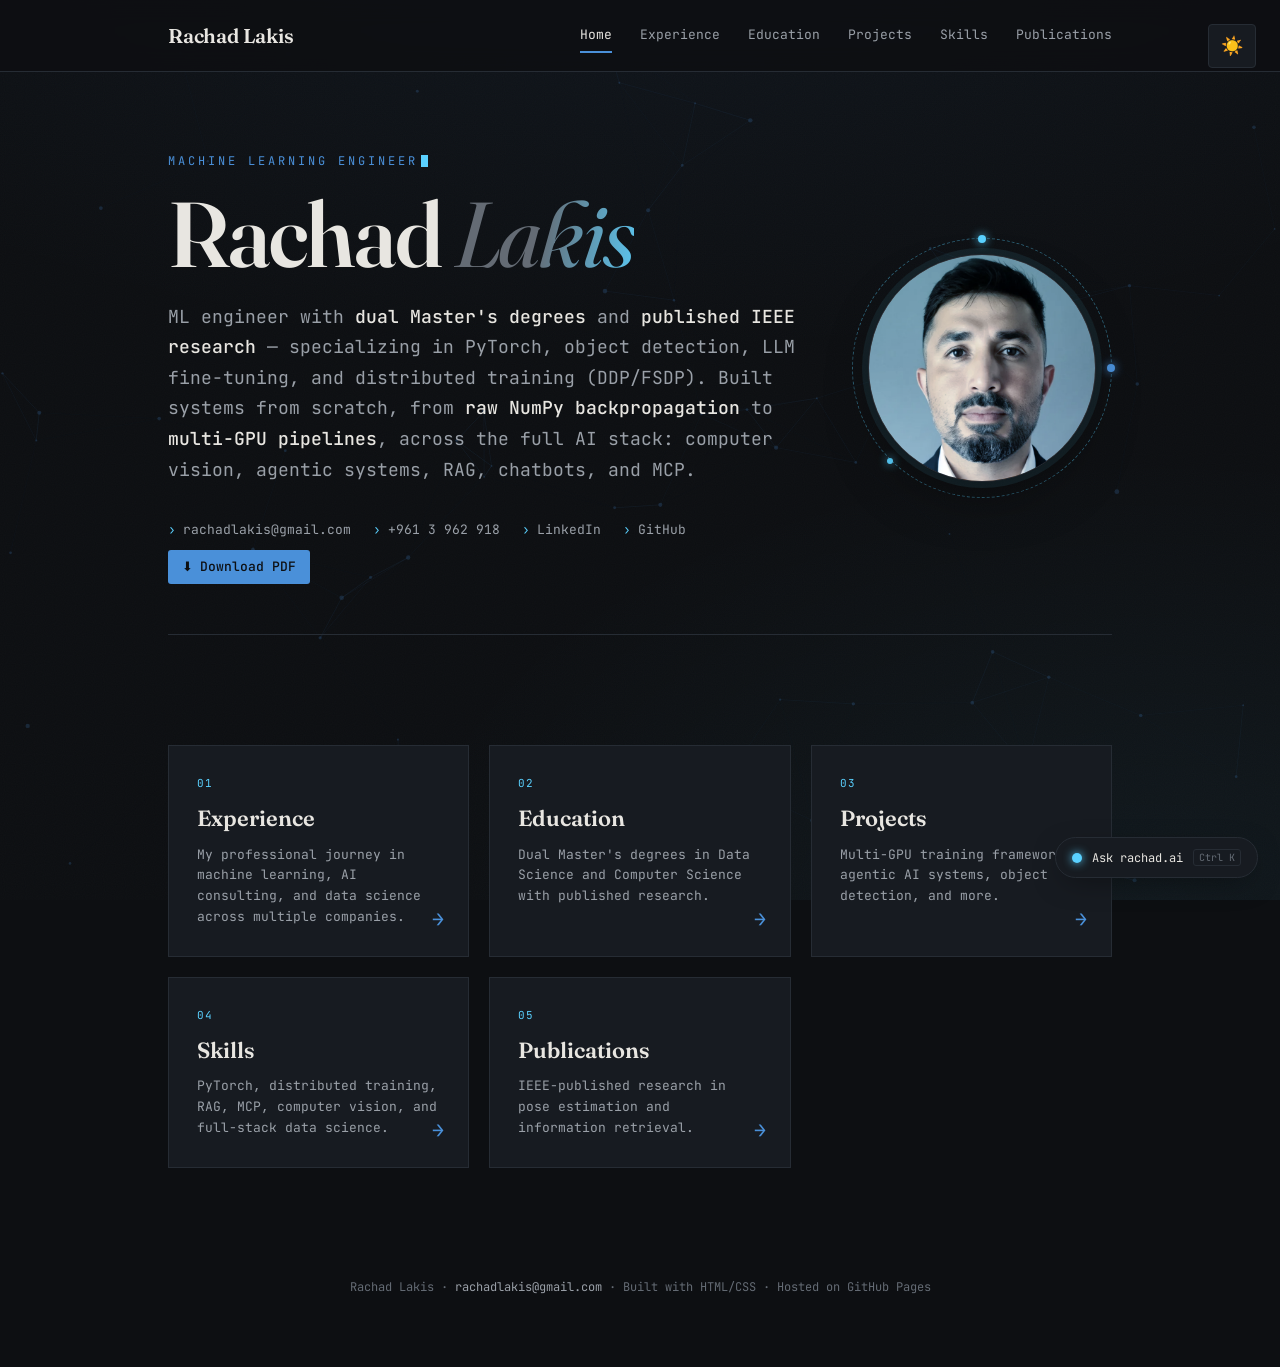
==== commit afe4deaa: "Add AI-themed UI: neural background, rachad.ai assistant, hero portrait - Animated neural-network ca" ====
--- a/index.html
+++ b/index.html
@@ -5,6 +5,7 @@
 <meta name="viewport" content="width=device-width, initial-scale=1.0">
 <title>Rachad Lakis — ML Engineer</title>
 <meta name="description" content="Rachad Lakis — Machine Learning Engineer. PyTorch, distributed training (DDP/FSDP), LLM fine-tuning, computer vision. IEEE-published.">
+<link rel="icon" href="favicon.svg" type="image/svg+xml">
 <link rel="preconnect" href="https://fonts.googleapis.com">
 <link rel="preconnect" href="https://fonts.gstatic.com" crossorigin>
 <link href="https://fonts.googleapis.com/css2?family=Fraunces:opsz,wght@9..144,400;9..144,500;9..144,600;9..144,700&family=JetBrains+Mono:wght@400;500;700&display=swap" rel="stylesheet">
@@ -90,8 +91,9 @@
   </div>
 </nav>
 <div class="wrap">
-  <header>
-    <div class="eyebrow reveal">Machine Learning Engineer</div>
+  <header class="hero">
+    <div class="hero-text">
+    <div class="eyebrow reveal" data-stream="Machine Learning Engineer|LLM Fine-tuning · LLaMA · BERT|Distributed Training · DDP / FSDP|Computer Vision · YOLO · RF-DETR|Agentic Systems · RAG · MCP">Machine Learning Engineer</div>
     <h1 class="reveal">Rachad <span class="dim">Lakis</span></h1>
     <p class="tagline reveal">ML engineer with <b>dual Master's degrees</b> and <b>published IEEE research</b> — specializing in PyTorch, object detection, LLM fine-tuning, and distributed training (DDP/FSDP). Built systems from scratch, from <b>raw NumPy backpropagation</b> to <b>multi-GPU pipelines</b>, across the full AI stack: computer vision, agentic systems, RAG, chatbots, and MCP.</p>
     <nav class="contact reveal">
@@ -101,6 +103,18 @@
       <a href="https://github.com/rachadlakis" target="_blank" rel="noopener">GitHub</a>
       <a href="Rachad_Lakis_CV.pdf" download="Rachad_Lakis_CV.pdf" class="download-pdf">Download PDF</a>
     </nav>
+    </div>
+    <figure class="avatar reveal">
+      <div class="avatar-orbit" aria-hidden="true"><i></i><i></i><i></i></div>
+      <div class="avatar-img">
+        <picture>
+          <source srcset="images/profile.webp" type="image/webp">
+          <img src="images/profile.jpg" alt="Portrait of Rachad Lakis" width="640" height="640">
+        </picture>
+        <span class="scan" aria-hidden="true"></span>
+      </div>
+      <div class="bbox" aria-hidden="true"><span>ml_engineer 0.99</span></div>
+    </figure>
   </header>
 
   <section>
--- a/styles.css
+++ b/styles.css
@@ -12,15 +12,15 @@
   --mono:'JetBrains Mono',ui-monospace,monospace;
 }
 [data-theme="light"]{
-  --bg:#f8f7f4;
+  --bg:#fafaf9;
   --bg-soft:#ffffff;
   --panel:#ffffff;
-  --line:#e0ddd8;
-  --ink:#1a1a1a;
-  --ink-dim:#4a4a4a;
-  --ink-faint:#8a8a8a;
-  --accent:#1e3a5f;
-  --accent-2:#0066aa;
+  --line:#e5e5e0;
+  --ink:#0f0f0f;
+  --ink-dim:#525252;
+  --ink-faint:#737373;
+  --accent:#2563eb;
+  --accent-2:#0ea5e9;
 }
 *{margin:0;padding:0;box-sizing:border-box}
 html{scroll-behavior:smooth}
@@ -54,7 +54,7 @@
   backdrop-filter:blur(12px);
   background:rgba(13,15,18,.85);
 }
-[data-theme="light"] .main-nav{background:rgba(248,247,244,.85)}
+[data-theme="light"] .main-nav{background:rgba(250,250,249,.9)}
 .main-nav .wrap{
   display:flex;
   align-items:center;
@@ -198,10 +198,144 @@
 .theme-toggle{position:fixed;top:24px;right:24px;z-index:100;background:var(--panel);border:1px solid var(--line);padding:10px 12px;cursor:pointer;font-size:18px;border-radius:4px;transition:.2s}
 .theme-toggle:hover{border-color:var(--accent);transform:scale(1.05)}
 [data-theme="light"] body{background-image:
-  radial-gradient(ellipse 80% 50% at 50% -10%, rgba(30,58,95,.08), transparent),
-  radial-gradient(ellipse 60% 50% at 90% 100%, rgba(0,102,170,.06), transparent)}
+  radial-gradient(ellipse 80% 50% at 50% -10%, rgba(37,99,235,.08), transparent),
+  radial-gradient(ellipse 60% 50% at 90% 100%, rgba(14,165,233,.06), transparent)}
+
+/* ============ AI LAYER ============ */
+
+/* neural network canvas background */
+#neural-bg{position:fixed;inset:0;width:100%;height:100%;z-index:0;pointer-events:none;opacity:.55}
+[data-theme="light"] #neural-bg{opacity:.4}
+.wrap,footer{position:relative;z-index:2}
+
+/* gradient shimmer on the italic half of titles */
+h1 .dim{
+  background:linear-gradient(100deg,var(--ink-faint) 20%,var(--accent-2) 45%,var(--accent) 55%,var(--ink-faint) 80%);
+  background-size:250% 100%;
+  -webkit-background-clip:text;background-clip:text;color:transparent;
+  animation:shimmer 7s ease-in-out infinite;
+}
+@keyframes shimmer{0%,100%{background-position:100% 0}50%{background-position:0 0}}
+
+/* token streaming caret */
+.stream-caret{display:inline-block;width:.55em;height:1.05em;margin-left:3px;vertical-align:-.15em;background:var(--accent-2);animation:blink 1s steps(1) infinite}
+@keyframes blink{50%{opacity:0}}
+.tok{animation:tokIn .35s ease-out both}
+@keyframes tokIn{from{opacity:0;filter:blur(4px)}to{opacity:1;filter:none}}
+
+/* spotlight cards: glow follows cursor, gradient border */
+.proj,.quick-link{--mx:50%;--my:50%;isolation:isolate}
+.proj::after,.quick-link::after{
+  content:"";position:absolute;inset:0;z-index:-1;pointer-events:none;opacity:0;transition:opacity .3s;
+  background:radial-gradient(420px circle at var(--mx) var(--my),rgba(90,209,255,.12),transparent 45%);
+}
+.proj:hover::after,.quick-link:hover::after{opacity:1}
+.proj:hover,.quick-link:hover{
+  border-color:transparent;
+  background:
+    linear-gradient(var(--panel),var(--panel)) padding-box,
+    radial-gradient(300px circle at var(--mx) var(--my),var(--accent-2),var(--line) 70%) border-box;
+}
+.proj::before,.quick-link::before{background:linear-gradient(90deg,var(--accent),var(--accent-2))}
+
+/* chips light up like activated neurons */
+.chip{position:relative;transition:.25s}
+.chip:hover{box-shadow:0 0 0 1px var(--accent),0 0 18px -4px var(--accent-2);transform:translateY(-1px)}
+
+/* training progress bar + HUD */
+#train-bar{position:fixed;top:0;left:0;height:2px;width:0;z-index:200;
+  background:linear-gradient(90deg,var(--accent),var(--accent-2));box-shadow:0 0 12px var(--accent-2);transition:width .1s linear}
+
+/* hero portrait */
+.hero{display:grid;grid-template-columns:1fr auto;gap:56px;align-items:center}
+.avatar{position:relative;width:260px;height:260px;margin:0}
+.avatar-img{position:absolute;inset:16px;border-radius:50%;overflow:hidden;border:1px solid var(--line);
+  box-shadow:0 0 0 6px color-mix(in srgb,var(--accent-2) 8%,transparent),0 24px 60px -24px rgba(0,0,0,.6)}
+.avatar-img img{width:100%;height:100%;object-fit:cover;display:block;filter:saturate(.8) contrast(1.04);transition:filter .6s}
+.avatar-img::after{content:"";position:absolute;inset:0;background:linear-gradient(160deg,var(--accent-2),var(--accent));
+  mix-blend-mode:color;opacity:.3;transition:opacity .6s;pointer-events:none}
+.avatar:hover .avatar-img::after{opacity:0}
+.avatar:hover .avatar-img img{filter:none}
+.scan{position:absolute;left:0;right:0;top:-30%;height:30%;pointer-events:none;
+  background:linear-gradient(transparent,rgba(90,209,255,.3));border-bottom:1px solid var(--accent-2);
+  animation:scan 1.8s .6s ease-in-out both}
+.avatar:hover .scan{animation:scan-again 1.4s ease-in-out both}
+@keyframes scan{from{top:-30%}to{top:110%}}
+@keyframes scan-again{from{top:-30%}to{top:110%}}
+.avatar-orbit{position:absolute;inset:0;border-radius:50%;border:1px dashed color-mix(in srgb,var(--accent-2) 40%,transparent);animation:spin 30s linear infinite}
+.avatar-orbit i{position:absolute;width:8px;height:8px;border-radius:50%;background:var(--accent-2);box-shadow:0 0 10px var(--accent-2)}
+.avatar-orbit i:nth-child(1){top:-4px;left:calc(50% - 4px)}
+.avatar-orbit i:nth-child(2){top:calc(50% - 4px);right:-4px;background:var(--accent);box-shadow:0 0 10px var(--accent)}
+.avatar-orbit i:nth-child(3){bottom:calc(14.6% - 4px);left:calc(14.6% - 4px);width:6px;height:6px}
+@keyframes spin{to{transform:rotate(360deg)}}
+.bbox{position:absolute;left:27%;top:21%;width:47%;height:62%;border:1.5px solid #3ddc97;border-radius:2px;pointer-events:none;
+  opacity:0;animation:bbox-flash 3.2s 2.2s both}
+.bbox span{position:absolute;left:-1.5px;bottom:100%;background:#3ddc97;color:#06140d;font-size:10px;font-weight:500;padding:1px 6px;white-space:nowrap}
+.avatar:hover .bbox{animation:none;opacity:1}
+@keyframes bbox-flash{0%{opacity:0}12%,80%{opacity:1}100%{opacity:0}}
+@media(hover:none){.avatar-img::after{opacity:0}.avatar-img img{filter:none}}
+
+/* ask rachad.ai */
+#ai-fab{position:fixed;right:22px;bottom:22px;z-index:300;display:flex;align-items:center;gap:10px;
+  font-family:var(--mono);font-size:12px;color:var(--ink);cursor:pointer;
+  background:var(--panel);border:1px solid var(--line);padding:11px 16px;border-radius:999px;transition:.25s;
+  box-shadow:0 8px 30px -10px rgba(0,0,0,.5)}
+#ai-fab:hover{border-color:var(--accent-2);box-shadow:0 0 0 4px color-mix(in srgb,var(--accent-2) 15%,transparent),0 8px 30px -10px rgba(0,0,0,.5)}
+#ai-fab .orb{width:10px;height:10px;border-radius:50%;background:var(--accent-2);box-shadow:0 0 10px var(--accent-2);animation:pulse 2s ease-in-out infinite}
+#ai-fab kbd{font-family:var(--mono);font-size:10px;color:var(--ink-faint);border:1px solid var(--line);padding:1px 5px;border-radius:3px}
+@keyframes pulse{50%{transform:scale(.7);opacity:.6}}
+
+#ai-panel{position:fixed;right:22px;bottom:80px;z-index:300;width:min(420px,calc(100vw - 32px));height:min(560px,calc(100vh - 120px));
+  display:flex;flex-direction:column;background:color-mix(in srgb,var(--panel) 94%,transparent);backdrop-filter:blur(16px);
+  border:1px solid var(--line);border-radius:12px;overflow:hidden;box-shadow:0 30px 80px -20px rgba(0,0,0,.6);
+  opacity:0;transform:translateY(16px) scale(.98);pointer-events:none;transition:.3s cubic-bezier(.16,1,.3,1)}
+#ai-panel.open{opacity:1;transform:none;pointer-events:auto}
+.ai-head{display:flex;align-items:center;gap:10px;padding:14px 16px;border-bottom:1px solid var(--line);font-size:12px}
+.ai-head .orb{width:8px;height:8px;border-radius:50%;background:#3ddc97;box-shadow:0 0 8px #3ddc97}
+.ai-head .t{color:var(--ink);font-weight:500}
+.ai-head .s{color:var(--ink-faint);margin-left:auto;font-size:10px}
+.ai-head button{background:none;border:none;color:var(--ink-faint);font-size:18px;cursor:pointer;padding:0 2px;line-height:1}
+.ai-head button:hover{color:var(--ink)}
+.ai-log{flex:1;overflow-y:auto;padding:16px;display:flex;flex-direction:column;gap:12px;font-size:12.5px;line-height:1.65}
+.ai-msg{max-width:92%;padding:10px 13px;border-radius:10px;white-space:pre-wrap;word-wrap:break-word}
+.ai-msg.user{align-self:flex-end;background:var(--accent);color:#fff;border-bottom-right-radius:3px}
+.ai-msg.bot{align-self:flex-start;background:var(--bg-soft);border:1px solid var(--line);color:var(--ink-dim);border-bottom-left-radius:3px}
+.ai-msg.bot b{color:var(--ink);font-weight:500}
+.ai-msg.bot a{color:var(--accent-2)}
+.ai-meta{font-size:10px;color:var(--ink-faint);margin-top:6px;display:block}
+.ai-thinking{display:inline-flex;gap:4px}
+.ai-thinking i{width:5px;height:5px;border-radius:50%;background:var(--ink-faint);animation:think 1s infinite}
+.ai-thinking i:nth-child(2){animation-delay:.15s}.ai-thinking i:nth-child(3){animation-delay:.3s}
+@keyframes think{50%{opacity:.2;transform:translateY(-3px)}}
+.ai-sugg{display:flex;flex-wrap:wrap;gap:6px;padding:0 16px 12px}
+.ai-sugg button{font-family:var(--mono);font-size:11px;color:var(--ink-dim);background:transparent;border:1px solid var(--line);border-radius:999px;padding:5px 10px;cursor:pointer;transition:.2s}
+.ai-sugg button:hover{color:var(--accent-2);border-color:var(--accent-2)}
+.ai-form{display:flex;gap:8px;padding:12px;border-top:1px solid var(--line)}
+.ai-form input{flex:1;min-width:0;font-family:var(--mono);font-size:13px;color:var(--ink);background:var(--bg-soft);border:1px solid var(--line);border-radius:8px;padding:10px 12px;outline:none}
+.ai-form input:focus{border-color:var(--accent-2)}
+.ai-form button{font-family:var(--mono);font-size:12px;background:var(--accent);color:#fff;border:none;border-radius:8px;padding:0 14px;cursor:pointer}
+.ai-form button:hover{background:var(--accent-2)}
+
+@media(max-width:640px){
+  #ai-fab kbd,#ai-fab .lbl-long{display:none}
+  #ai-panel{right:16px;bottom:76px}
+  .main-nav .wrap{flex-direction:column;align-items:flex-start;gap:8px;padding-top:14px;padding-bottom:10px}
+  .nav-links{flex-wrap:wrap;gap:2px 14px}
+  .theme-toggle{top:12px;right:16px;padding:6px 8px;font-size:15px}
+}
+@media(max-width:820px){
+  .hero{grid-template-columns:1fr;gap:28px}
+  .avatar{order:-1;width:170px;height:170px}
+  .avatar-img{inset:11px}
+}
+@media(prefers-reduced-motion:reduce){
+  *,*::before,*::after{animation:none!important;transition:none!important}
+  #neural-bg{display:none}
+}
 
 @media print{
+  #neural-bg,#train-bar,#ai-fab,#ai-panel,.avatar-orbit,.scan,.bbox{display:none!important}
+  .avatar-img::after{display:none}
   body{background:#fff;color:#000;font-size:11px}
   body::after{display:none}
   .wrap{max-width:100%;padding:0}
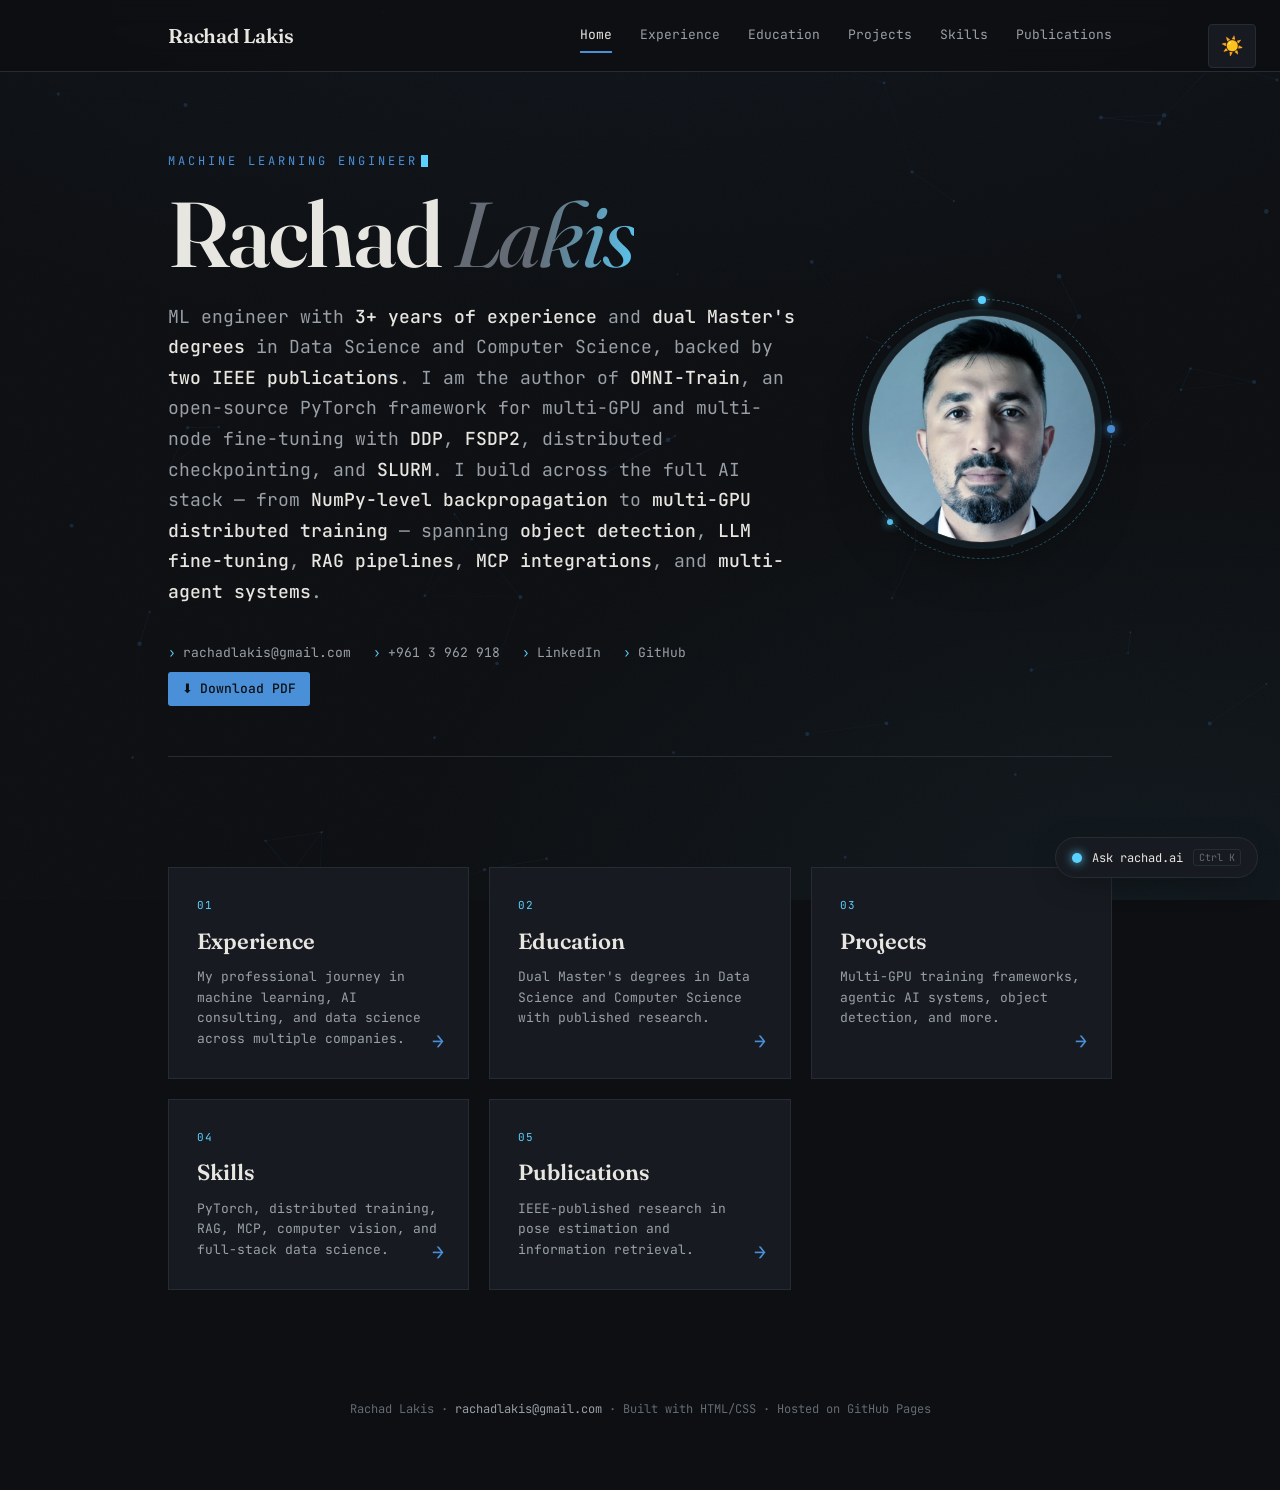
==== commit aadf1805: "Update experience, projects, and skills sections; enhance descriptions and add awards" ====
--- a/index.html
+++ b/index.html
@@ -95,7 +95,7 @@
     <div class="hero-text">
     <div class="eyebrow reveal" data-stream="Machine Learning Engineer|LLM Fine-tuning · LLaMA · BERT|Distributed Training · DDP / FSDP|Computer Vision · YOLO · RF-DETR|Agentic Systems · RAG · MCP">Machine Learning Engineer</div>
     <h1 class="reveal">Rachad <span class="dim">Lakis</span></h1>
-    <p class="tagline reveal">ML engineer with <b>dual Master's degrees</b> and <b>published IEEE research</b> — specializing in PyTorch, object detection, LLM fine-tuning, and distributed training (DDP/FSDP). Built systems from scratch, from <b>raw NumPy backpropagation</b> to <b>multi-GPU pipelines</b>, across the full AI stack: computer vision, agentic systems, RAG, chatbots, and MCP.</p>
+    <p class="tagline reveal">ML engineer with <b>3+ years of experience</b> and <b>dual Master's degrees</b> in Data Science and Computer Science, backed by <b>two IEEE publications</b>. I am the author of <b>OMNI-Train</b>, an open-source PyTorch framework for multi-GPU and multi-node fine-tuning with <b>DDP</b>, <b>FSDP2</b>, distributed checkpointing, and <b>SLURM</b>. I build across the full AI stack — from <b>NumPy-level backpropagation</b> to <b>multi-GPU distributed training</b> — spanning <b>object detection</b>, <b>LLM fine-tuning</b>, <b>RAG pipelines</b>, <b>MCP integrations</b>, and <b>multi-agent systems</b>.</p>
     <nav class="contact reveal">
       <a href="mailto:rachadlakis@gmail.com">rachadlakis@gmail.com</a>
       <a href="tel:+9613962918">+961 3 962 918</a>
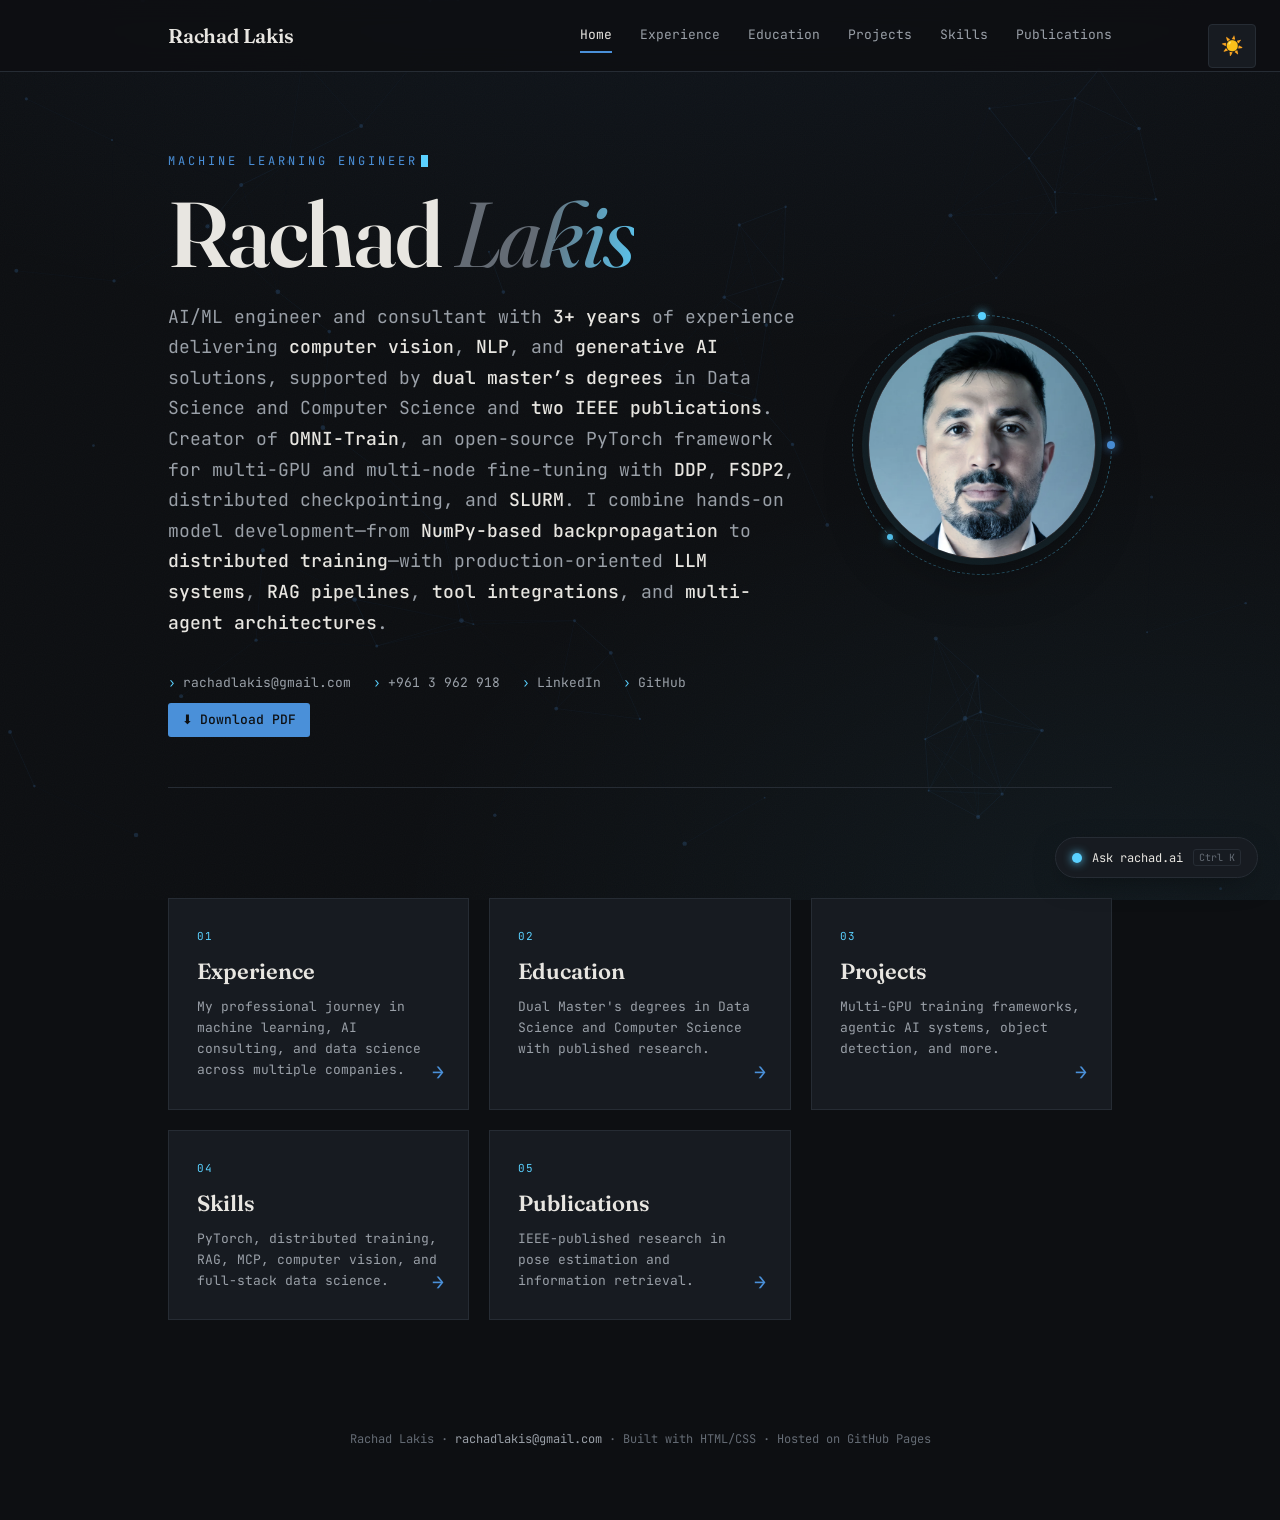
==== commit 26e26263: "Update experience, projects, and skills sections; enhance descriptions and terminology" ====
--- a/index.html
+++ b/index.html
@@ -95,7 +95,7 @@
     <div class="hero-text">
     <div class="eyebrow reveal" data-stream="Machine Learning Engineer|LLM Fine-tuning · LLaMA · BERT|Distributed Training · DDP / FSDP|Computer Vision · YOLO · RF-DETR|Agentic Systems · RAG · MCP">Machine Learning Engineer</div>
     <h1 class="reveal">Rachad <span class="dim">Lakis</span></h1>
-    <p class="tagline reveal">ML engineer with <b>3+ years of experience</b> and <b>dual Master's degrees</b> in Data Science and Computer Science, backed by <b>two IEEE publications</b>. I am the author of <b>OMNI-Train</b>, an open-source PyTorch framework for multi-GPU and multi-node fine-tuning with <b>DDP</b>, <b>FSDP2</b>, distributed checkpointing, and <b>SLURM</b>. I build across the full AI stack — from <b>NumPy-level backpropagation</b> to <b>multi-GPU distributed training</b> — spanning <b>object detection</b>, <b>LLM fine-tuning</b>, <b>RAG pipelines</b>, <b>MCP integrations</b>, and <b>multi-agent systems</b>.</p>
+    <p class="tagline reveal">AI/ML engineer and consultant with <b>3+ years</b> of experience delivering <b>computer vision</b>, <b>NLP</b>, and <b>generative AI</b> solutions, supported by <b>dual master’s degrees</b> in Data Science and Computer Science and <b>two IEEE publications</b>. Creator of <b>OMNI-Train</b>, an open-source PyTorch framework for multi-GPU and multi-node fine-tuning with <b>DDP</b>, <b>FSDP2</b>, distributed checkpointing, and <b>SLURM</b>. I combine hands-on model development—from <b>NumPy-based backpropagation</b> to <b>distributed training</b>—with production-oriented <b>LLM systems</b>, <b>RAG pipelines</b>, <b>tool integrations</b>, and <b>multi-agent architectures</b>.</p>
     <nav class="contact reveal">
       <a href="mailto:rachadlakis@gmail.com">rachadlakis@gmail.com</a>
       <a href="tel:+9613962918">+961 3 962 918</a>
